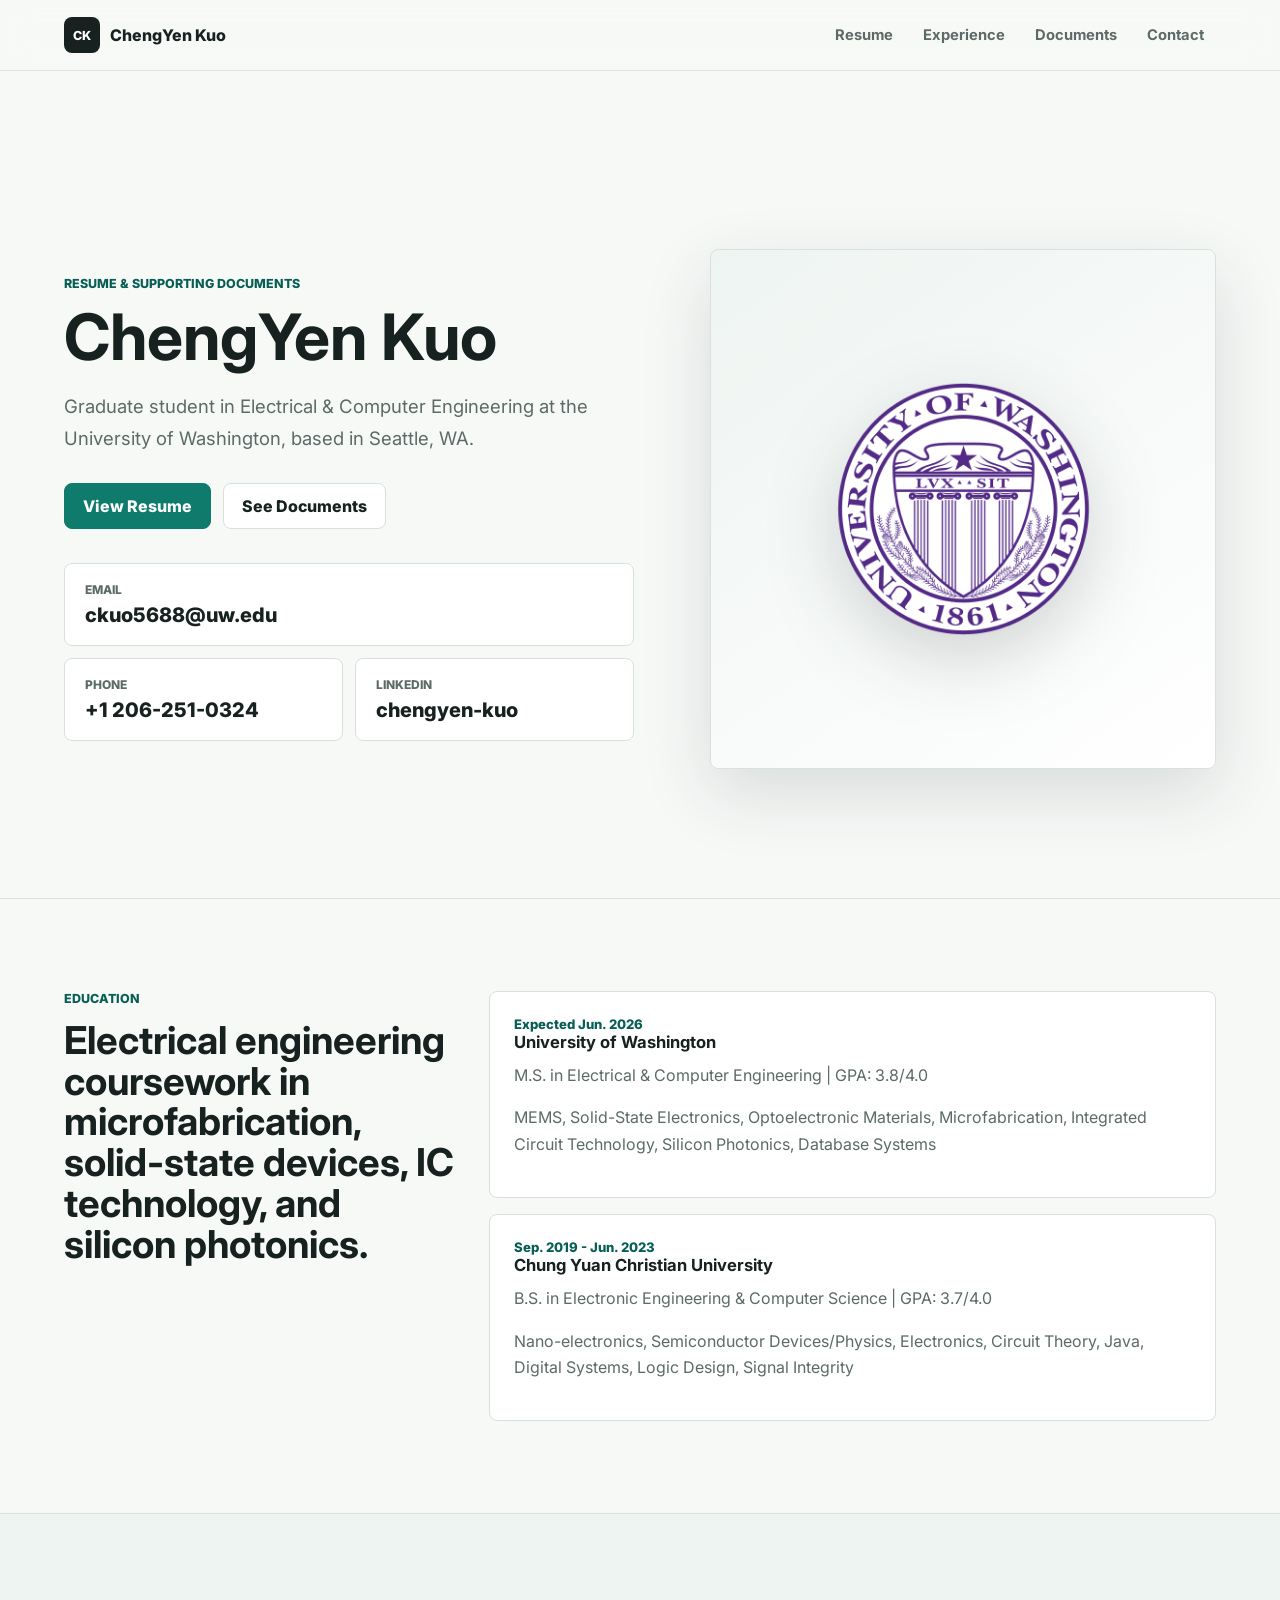
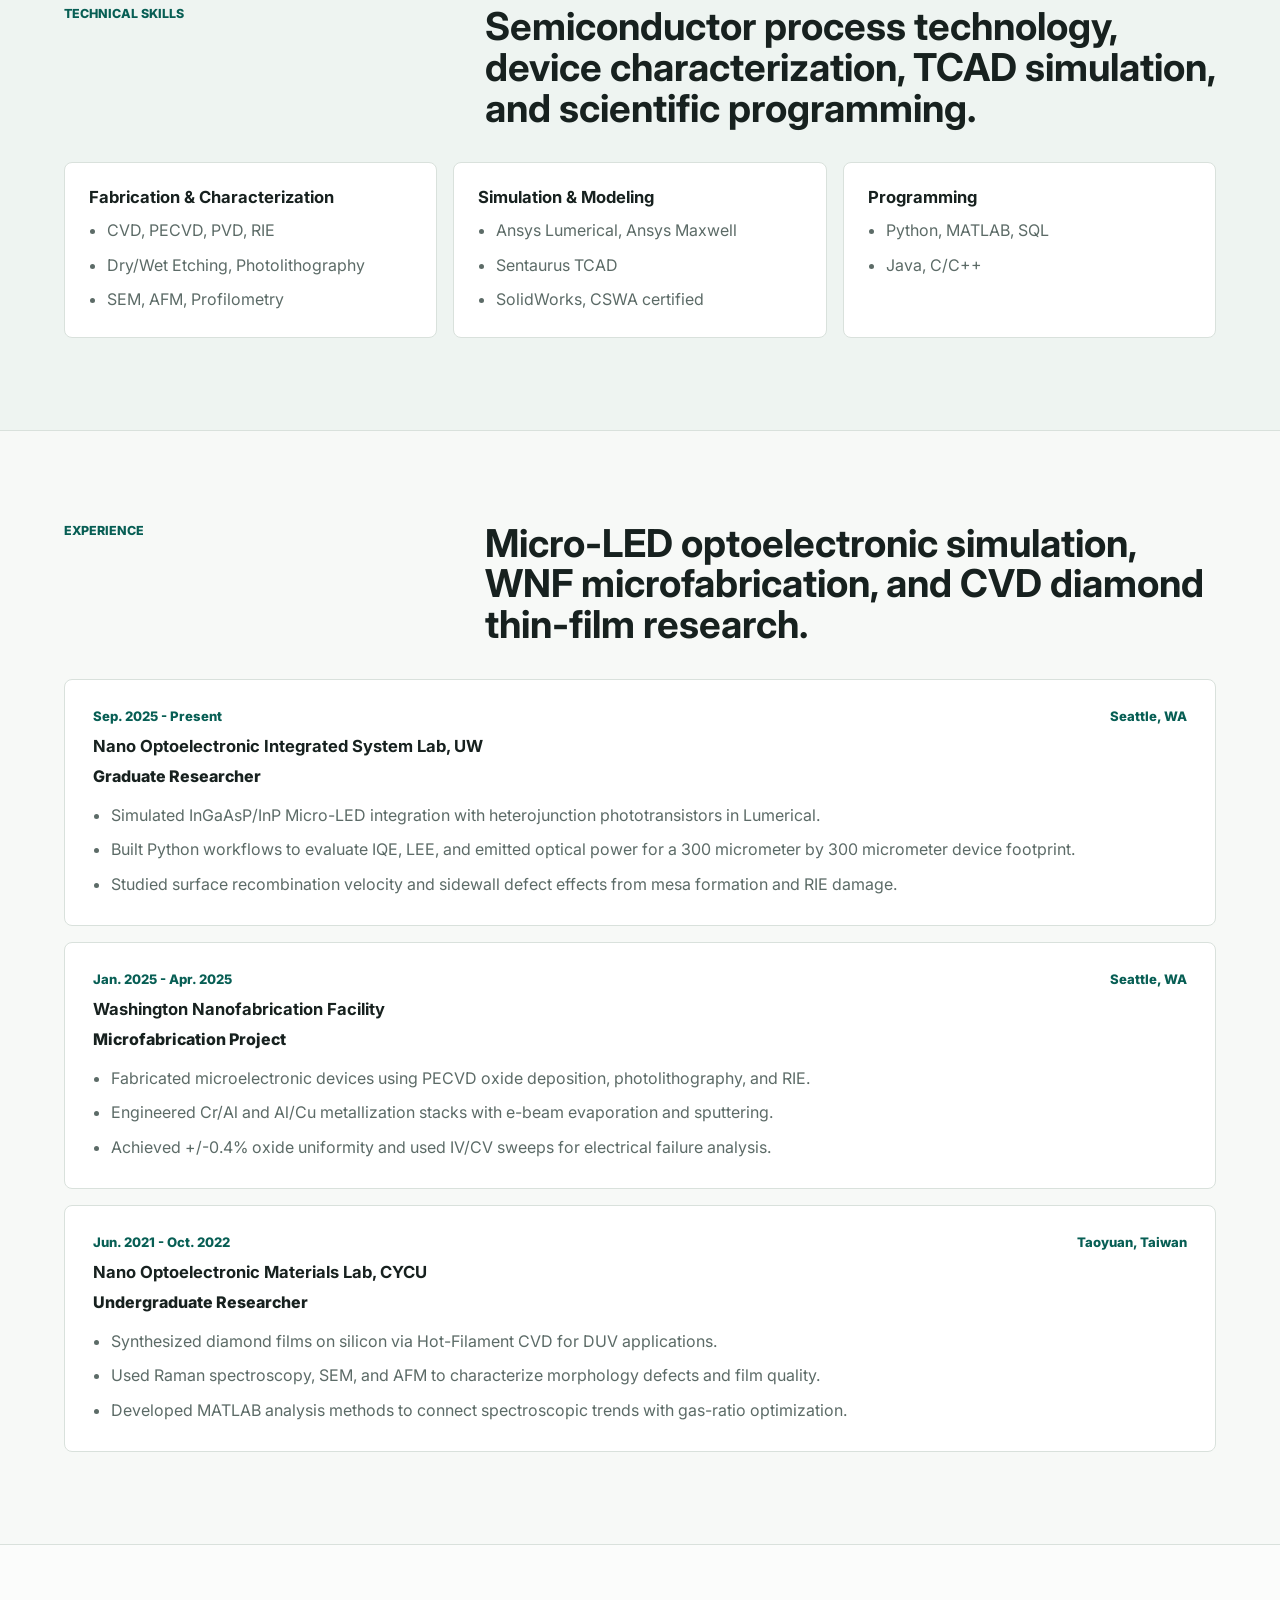
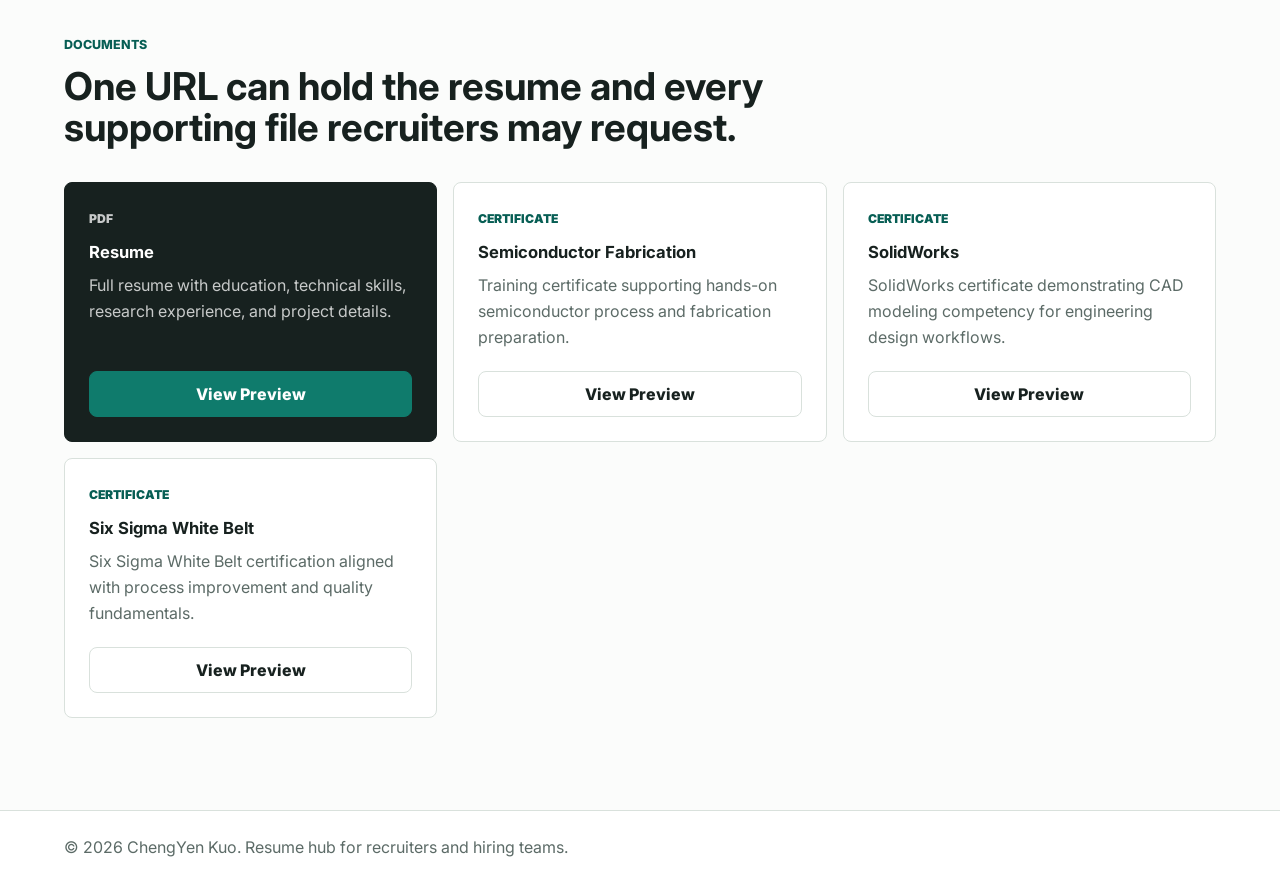
==== index.html @ d5a38b42 "Add files via upload" ====
<!doctype html>
<html lang="en">
  <head>
    <meta charset="UTF-8" />
    <meta name="viewport" content="width=device-width, initial-scale=1.0" />
    <meta
      name="description"
      content="Resume hub for ChengYen Kuo, an Electrical and Computer Engineering graduate student focused on semiconductor fabrication, device characterization, and advanced TCAD modeling."
    />
    <title>ChengYen Kuo | Semiconductor Engineering Portfolio</title>
    <link rel="preconnect" href="https://fonts.googleapis.com" />
    <link rel="preconnect" href="https://fonts.gstatic.com" crossorigin />
    <link
      href="https://fonts.googleapis.com/css2?family=Inter:wght@400;500;600;700;800&display=swap"
      rel="stylesheet"
    />
    <link rel="stylesheet" href="styles.css" />
  </head>
  <body>
    <header class="site-header">
      <a class="brand" href="#top" aria-label="ChengYen Kuo home">
        <span class="brand-mark">CK</span>
        <span>ChengYen Kuo</span>
      </a>
      <nav class="nav" aria-label="Primary navigation">
        <a href="#education">Resume</a>
        <a href="#experience">Experience</a>
        <a href="#documents">Documents</a>
        <a href="#top">Contact</a>
      </nav>
    </header>

    <main id="top">
      <section class="hero">
        <div class="hero-copy">
          <p class="eyebrow">Resume & Supporting Documents</p>
          <h1>ChengYen Kuo</h1>
          <p class="hero-text">
            Graduate student in Electrical & Computer Engineering at the University of Washington,
            based in Seattle, WA.
          </p>
          <div class="hero-actions">
            <a class="button primary" href="documents.html#resume" target="_blank" rel="noreferrer">
              View Resume
            </a>
            <a class="button secondary" href="#documents">See Documents</a>
          </div>
          <dl class="quick-facts" aria-label="Quick facts">
            <div>
              <dt>Email</dt>
              <dd><a href="mailto:ckuo5688@uw.edu">ckuo5688@uw.edu</a></dd>
            </div>
            <div>
              <dt>Phone</dt>
              <dd><a href="tel:+12062510324">+1 206-251-0324</a></dd>
            </div>
            <div>
              <dt>LinkedIn</dt>
              <dd>
                <a href="https://www.linkedin.com/in/chengyen-kuo" target="_blank" rel="noreferrer">
                  chengyen-kuo
                </a>
              </dd>
            </div>
          </dl>
        </div>

        <div class="hero-visual" aria-label="University of Washington seal">
          <img
            class="wafer-photo"
            src="assets/images/university-of-washington-seal.png"
            alt="University of Washington seal"
          />
        </div>
      </section>

      <section class="section two-column" id="education">
        <div class="section-heading compact">
          <p class="eyebrow">Education</p>
          <h2>Electrical engineering coursework in microfabrication, solid-state devices, IC technology, and silicon photonics.</h2>
        </div>
        <div class="timeline">
          <article class="timeline-item">
            <div class="timeline-meta">Expected Jun. 2026</div>
            <h3>University of Washington</h3>
            <p>M.S. in Electrical & Computer Engineering | GPA: 3.8/4.0</p>
            <p class="muted">
              MEMS, Solid-State Electronics, Optoelectronic Materials, Microfabrication,
              Integrated Circuit Technology, Silicon Photonics, Database Systems
            </p>
          </article>
          <article class="timeline-item">
            <div class="timeline-meta">Sep. 2019 - Jun. 2023</div>
            <h3>Chung Yuan Christian University</h3>
            <p>B.S. in Electronic Engineering & Computer Science | GPA: 3.7/4.0</p>
            <p class="muted">
              Nano-electronics, Semiconductor Devices/Physics, Electronics, Circuit Theory,
              Java, Digital Systems, Logic Design, Signal Integrity
            </p>
          </article>
        </div>
      </section>

      <section class="section skill-section" id="skills">
        <div class="section-heading">
          <p class="eyebrow">Technical Skills</p>
          <h2>Semiconductor process technology, device characterization, TCAD simulation, and scientific programming.</h2>
        </div>
        <div class="skill-grid">
          <article>
            <h3>Fabrication & Characterization</h3>
            <ul>
              <li>CVD, PECVD, PVD, RIE</li>
              <li>Dry/Wet Etching, Photolithography</li>
              <li>SEM, AFM, Profilometry</li>
            </ul>
          </article>
          <article>
            <h3>Simulation & Modeling</h3>
            <ul>
              <li>Ansys Lumerical, Ansys Maxwell</li>
              <li>Sentaurus TCAD</li>
              <li>SolidWorks, CSWA certified</li>
            </ul>
          </article>
          <article>
            <h3>Programming</h3>
            <ul>
              <li>Python, MATLAB, SQL</li>
              <li>Java, C/C++</li>
            </ul>
          </article>
        </div>
      </section>

      <section class="section" id="experience">
        <div class="section-heading">
          <p class="eyebrow">Experience</p>
          <h2>Micro-LED optoelectronic simulation, WNF microfabrication, and CVD diamond thin-film research.</h2>
        </div>
        <div class="experience-list">
          <article class="experience-card">
            <div class="experience-topline">
              <span>Sep. 2025 - Present</span>
              <span>Seattle, WA</span>
            </div>
            <h3>Nano Optoelectronic Integrated System Lab, UW</h3>
            <p class="role">Graduate Researcher</p>
            <ul>
              <li>
                Simulated InGaAsP/InP Micro-LED integration with heterojunction phototransistors in Lumerical.
              </li>
              <li>
                Built Python workflows to evaluate IQE, LEE, and emitted optical power for a
                300 micrometer by 300 micrometer device footprint.
              </li>
              <li>
                Studied surface recombination velocity and sidewall defect effects from mesa formation and RIE damage.
              </li>
            </ul>
          </article>

          <article class="experience-card">
            <div class="experience-topline">
              <span>Jan. 2025 - Apr. 2025</span>
              <span>Seattle, WA</span>
            </div>
            <h3>Washington Nanofabrication Facility</h3>
            <p class="role">Microfabrication Project</p>
            <ul>
              <li>
                Fabricated microelectronic devices using PECVD oxide deposition, photolithography, and RIE.
              </li>
              <li>
                Engineered Cr/Al and Al/Cu metallization stacks with e-beam evaporation and sputtering.
              </li>
              <li>
                Achieved +/-0.4% oxide uniformity and used IV/CV sweeps for electrical failure analysis.
              </li>
            </ul>
          </article>

          <article class="experience-card">
            <div class="experience-topline">
              <span>Jun. 2021 - Oct. 2022</span>
              <span>Taoyuan, Taiwan</span>
            </div>
            <h3>Nano Optoelectronic Materials Lab, CYCU</h3>
            <p class="role">Undergraduate Researcher</p>
            <ul>
              <li>
                Synthesized diamond films on silicon via Hot-Filament CVD for DUV applications.
              </li>
              <li>
                Used Raman spectroscopy, SEM, and AFM to characterize morphology defects and film quality.
              </li>
              <li>
                Developed MATLAB analysis methods to connect spectroscopic trends with gas-ratio optimization.
              </li>
            </ul>
          </article>
        </div>
      </section>

      <section class="section documents" id="documents">
        <div class="section-heading compact">
          <p class="eyebrow">Documents</p>
          <h2>One URL can hold the resume and every supporting file recruiters may request.</h2>
        </div>
        <div class="document-grid">
          <article class="document-card featured">
            <div>
              <span class="doc-type">PDF</span>
              <h3>Resume</h3>
              <p>Full resume with education, technical skills, research experience, and project details.</p>
            </div>
            <a class="button primary" href="documents.html#resume" target="_blank" rel="noreferrer">
              View Preview
            </a>
          </article>
          <article class="document-card">
            <div>
              <span class="doc-type">Certificate</span>
              <h3>Semiconductor Fabrication</h3>
              <p>Training certificate supporting hands-on semiconductor process and fabrication preparation.</p>
            </div>
            <a
              class="button secondary"
              href="documents.html#semiconductor-fabrication"
              target="_blank"
              rel="noreferrer"
            >
              View Preview
            </a>
          </article>
          <article class="document-card">
            <div>
              <span class="doc-type">Certificate</span>
              <h3>SolidWorks</h3>
              <p>SolidWorks certificate demonstrating CAD modeling competency for engineering design workflows.</p>
            </div>
            <a class="button secondary" href="documents.html#solidworks" target="_blank" rel="noreferrer">
              View Preview
            </a>
          </article>
          <article class="document-card">
            <div>
              <span class="doc-type">Certificate</span>
              <h3>Six Sigma White Belt</h3>
              <p>Six Sigma White Belt certification aligned with process improvement and quality fundamentals.</p>
            </div>
            <a
              class="button secondary"
              href="documents.html#six-sigma"
              target="_blank"
              rel="noreferrer"
            >
              View Preview
            </a>
          </article>
        </div>
      </section>

    </main>

    <footer>
      <p>© <span id="year"></span> ChengYen Kuo. Resume hub for recruiters and hiring teams.</p>
    </footer>

    <script src="script.js"></script>
  </body>
</html>
---- styles.css ----
:root {
  color-scheme: light;
  --ink: #17211f;
  --muted: #5c6b67;
  --line: #d9e1dc;
  --surface: #f7f9f7;
  --paper: #ffffff;
  --accent: #0f7b6c;
  --accent-strong: #075e54;
  --gold: #c88a2e;
  --blue: #385b8f;
  --shadow: 0 24px 70px rgba(28, 46, 42, 0.14);
}

* {
  box-sizing: border-box;
}

html {
  scroll-behavior: smooth;
}

body {
  margin: 0;
  font-family: Inter, system-ui, -apple-system, BlinkMacSystemFont, "Segoe UI", sans-serif;
  color: var(--ink);
  background: var(--surface);
}

a {
  color: inherit;
}

.site-header {
  position: sticky;
  top: 0;
  z-index: 10;
  display: flex;
  align-items: center;
  justify-content: space-between;
  gap: 24px;
  padding: 16px clamp(20px, 5vw, 72px);
  background: rgba(247, 249, 247, 0.88);
  border-bottom: 1px solid rgba(217, 225, 220, 0.82);
  backdrop-filter: blur(16px);
}

.brand {
  display: inline-flex;
  align-items: center;
  gap: 10px;
  font-weight: 800;
  text-decoration: none;
}

.brand-mark {
  display: grid;
  width: 36px;
  height: 36px;
  place-items: center;
  color: #ffffff;
  background: var(--ink);
  border-radius: 8px;
  font-size: 0.78rem;
}

.nav {
  display: flex;
  align-items: center;
  gap: 6px;
}

.nav a {
  padding: 10px 12px;
  color: var(--muted);
  font-size: 0.92rem;
  font-weight: 700;
  text-decoration: none;
  border-radius: 7px;
}

.nav a:hover {
  color: var(--ink);
  background: #eaf0ed;
}

.hero {
  display: grid;
  grid-template-columns: minmax(0, 1.06fr) minmax(320px, 0.94fr);
  gap: clamp(34px, 6vw, 76px);
  align-items: center;
  min-height: calc(100vh - 72px);
  padding: clamp(56px, 8vw, 92px) clamp(20px, 5vw, 72px) 44px;
  border-bottom: 1px solid var(--line);
}

.eyebrow {
  margin: 0 0 14px;
  color: var(--accent-strong);
  font-size: 0.78rem;
  font-weight: 800;
  letter-spacing: 0;
  text-transform: uppercase;
}

h1,
h2,
h3,
p {
  margin-top: 0;
}

h1 {
  max-width: 900px;
  margin-bottom: 22px;
  font-size: clamp(2.45rem, 5vw, 4.7rem);
  line-height: 1;
  letter-spacing: 0;
}

h2 {
  margin-bottom: 0;
  font-size: clamp(1.65rem, 3vw, 3rem);
  line-height: 1.06;
  letter-spacing: 0;
}

h3 {
  margin-bottom: 10px;
  font-size: 1.04rem;
}

.hero-text {
  max-width: 760px;
  color: var(--muted);
  font-size: clamp(1rem, 1.45vw, 1.22rem);
  line-height: 1.7;
}

.hero-actions,
.contact-links {
  display: flex;
  flex-wrap: wrap;
  gap: 12px;
  margin-top: 28px;
}

.button {
  display: inline-flex;
  min-height: 46px;
  align-items: center;
  justify-content: center;
  padding: 12px 18px;
  font-weight: 800;
  text-decoration: none;
  border: 1px solid var(--line);
  border-radius: 8px;
}

.button.primary {
  color: #ffffff;
  background: var(--accent);
  border-color: var(--accent);
}

.button.primary:hover {
  background: var(--accent-strong);
}

.button.secondary {
  background: #ffffff;
}

.quick-facts {
  display: grid;
  grid-template-columns: repeat(2, minmax(0, 1fr));
  gap: 12px;
  max-width: 760px;
  margin: 34px 0 0;
}

.quick-facts div {
  min-width: 0;
  padding: 18px 20px;
  background: #ffffff;
  border: 1px solid var(--line);
  border-radius: 8px;
}

.quick-facts div:first-child {
  grid-column: 1 / -1;
}

.quick-facts dt {
  color: var(--muted);
  font-size: 0.75rem;
  font-weight: 800;
  text-transform: uppercase;
}

.quick-facts dd {
  margin: 6px 0 0;
  font-size: clamp(1.08rem, 1.8vw, 1.25rem);
  font-weight: 800;
  line-height: 1.2;
  white-space: nowrap;
}

.quick-facts a {
  display: inline-block;
  max-width: 100%;
  overflow-wrap: normal;
  text-decoration: none;
}

.quick-facts a:hover {
  color: var(--accent-strong);
}

.hero-visual {
  display: grid;
  min-height: 520px;
  place-items: center;
  overflow: hidden;
  background: linear-gradient(145deg, #eef4f1, #ffffff);
  border: 1px solid var(--line);
  border-radius: 8px;
  box-shadow: var(--shadow);
}

.wafer-photo {
  display: block;
  width: min(92%, 560px);
  height: auto;
  object-fit: contain;
  filter: drop-shadow(0 24px 36px rgba(23, 33, 31, 0.18));
}

.section {
  padding: clamp(56px, 8vw, 92px) clamp(20px, 5vw, 72px);
  border-bottom: 1px solid var(--line);
}

.section-heading {
  display: grid;
  grid-template-columns: minmax(180px, 0.35fr) minmax(0, 0.65fr);
  gap: 28px;
  margin-bottom: 34px;
}

.section-heading.compact {
  display: block;
  max-width: 840px;
}

.summary-grid,
.skill-grid,
.document-grid {
  display: grid;
  grid-template-columns: repeat(3, minmax(0, 1fr));
  gap: 16px;
}

.summary-grid article,
.skill-grid article,
.document-card,
.experience-card,
.timeline-item {
  background: var(--paper);
  border: 1px solid var(--line);
  border-radius: 8px;
}

.summary-grid article,
.skill-grid article,
.document-card {
  padding: 24px;
}

.summary-grid p,
.skill-grid li,
.document-card p,
.timeline-item p,
.experience-card li {
  color: var(--muted);
  line-height: 1.65;
}

.two-column {
  display: grid;
  grid-template-columns: minmax(260px, 0.35fr) minmax(0, 0.65fr);
  gap: 34px;
}

.timeline {
  display: grid;
  gap: 16px;
}

.timeline-item {
  padding: 24px;
}

.timeline-meta,
.experience-topline {
  color: var(--accent-strong);
  font-size: 0.82rem;
  font-weight: 800;
}

.muted {
  color: var(--muted);
}

.skill-section {
  background: #eef4f1;
}

.skill-grid ul,
.experience-card ul {
  margin: 0;
  padding-left: 18px;
}

.skill-grid li + li,
.experience-card li + li {
  margin-top: 8px;
}

.experience-list {
  display: grid;
  gap: 16px;
}

.experience-card {
  padding: 28px;
}

.experience-topline {
  display: flex;
  justify-content: space-between;
  gap: 16px;
  margin-bottom: 12px;
}

.role {
  color: var(--ink);
  font-weight: 800;
}

.documents {
  background: #fbfcfb;
}

.document-card {
  display: flex;
  min-height: 260px;
  flex-direction: column;
  justify-content: space-between;
}

.document-card.featured {
  color: #ffffff;
  background: var(--ink);
  border-color: var(--ink);
}

.document-card.featured p,
.document-card.featured .doc-type {
  color: rgba(255, 255, 255, 0.76);
}

.document-card.empty {
  border-style: dashed;
}

.doc-type {
  display: inline-flex;
  margin-bottom: 16px;
  color: var(--accent-strong);
  font-size: 0.76rem;
  font-weight: 900;
  text-transform: uppercase;
}

.contact {
  display: flex;
  align-items: center;
  justify-content: space-between;
  gap: 28px;
  background: var(--ink);
  color: #ffffff;
}

.contact .eyebrow,
.contact h2 {
  color: #ffffff;
}

.contact-links {
  margin-top: 0;
}

.contact-links a {
  padding: 13px 16px;
  color: #ffffff;
  font-weight: 800;
  text-decoration: none;
  border: 1px solid rgba(255, 255, 255, 0.24);
  border-radius: 8px;
}

.contact-links a:hover {
  background: rgba(255, 255, 255, 0.1);
}

footer {
  padding: 26px clamp(20px, 5vw, 72px);
  color: var(--muted);
  background: #ffffff;
}

footer p {
  margin: 0;
}

.document-page-hero {
  padding: clamp(54px, 8vw, 88px) clamp(20px, 5vw, 72px) 34px;
  border-bottom: 1px solid var(--line);
}

.document-page-hero h1 {
  margin-bottom: 18px;
}

.document-page-hero p:not(.eyebrow) {
  max-width: 780px;
  color: var(--muted);
  font-size: 1.08rem;
  line-height: 1.65;
}

.preview-stack {
  display: grid;
  gap: 28px;
  padding: 34px clamp(20px, 5vw, 72px) clamp(56px, 8vw, 92px);
}

.preview-panel {
  overflow: hidden;
  background: #ffffff;
  border: 1px solid var(--line);
  border-radius: 8px;
}

.preview-heading {
  display: flex;
  align-items: center;
  justify-content: space-between;
  gap: 18px;
  padding: 22px;
  border-bottom: 1px solid var(--line);
}

.preview-heading h2 {
  font-size: clamp(1.35rem, 2.4vw, 2.1rem);
}

.preview-panel img {
  display: block;
  width: min(100%, 1040px);
  height: auto;
  margin: 0 auto;
  background: #ffffff;
}

@media (max-width: 920px) {
  .site-header {
    align-items: flex-start;
    flex-direction: column;
  }

  .nav {
    width: 100%;
    overflow-x: auto;
  }

  .hero,
  .two-column,
  .section-heading,
  .contact {
    grid-template-columns: 1fr;
  }

  .hero {
    min-height: auto;
  }

  .hero-visual {
    min-height: 430px;
  }

  .summary-grid,
  .skill-grid,
  .document-grid {
    grid-template-columns: 1fr;
  }

  .contact {
    display: grid;
  }

  .preview-heading {
    align-items: flex-start;
    flex-direction: column;
  }
}

@media (max-width: 640px) {
  .site-header {
    padding: 14px 16px;
  }

  .hero,
  .section {
    padding-right: 16px;
    padding-left: 16px;
  }

  h1 {
    font-size: 2.45rem;
  }

  .quick-facts {
    grid-template-columns: 1fr;
  }

  .quick-facts div:first-child {
    grid-column: auto;
  }

  .hero-visual {
    min-height: 360px;
  }

  .wafer-photo {
    width: min(92%, 360px);
  }

  .experience-topline {
    flex-direction: column;
    gap: 4px;
  }
}
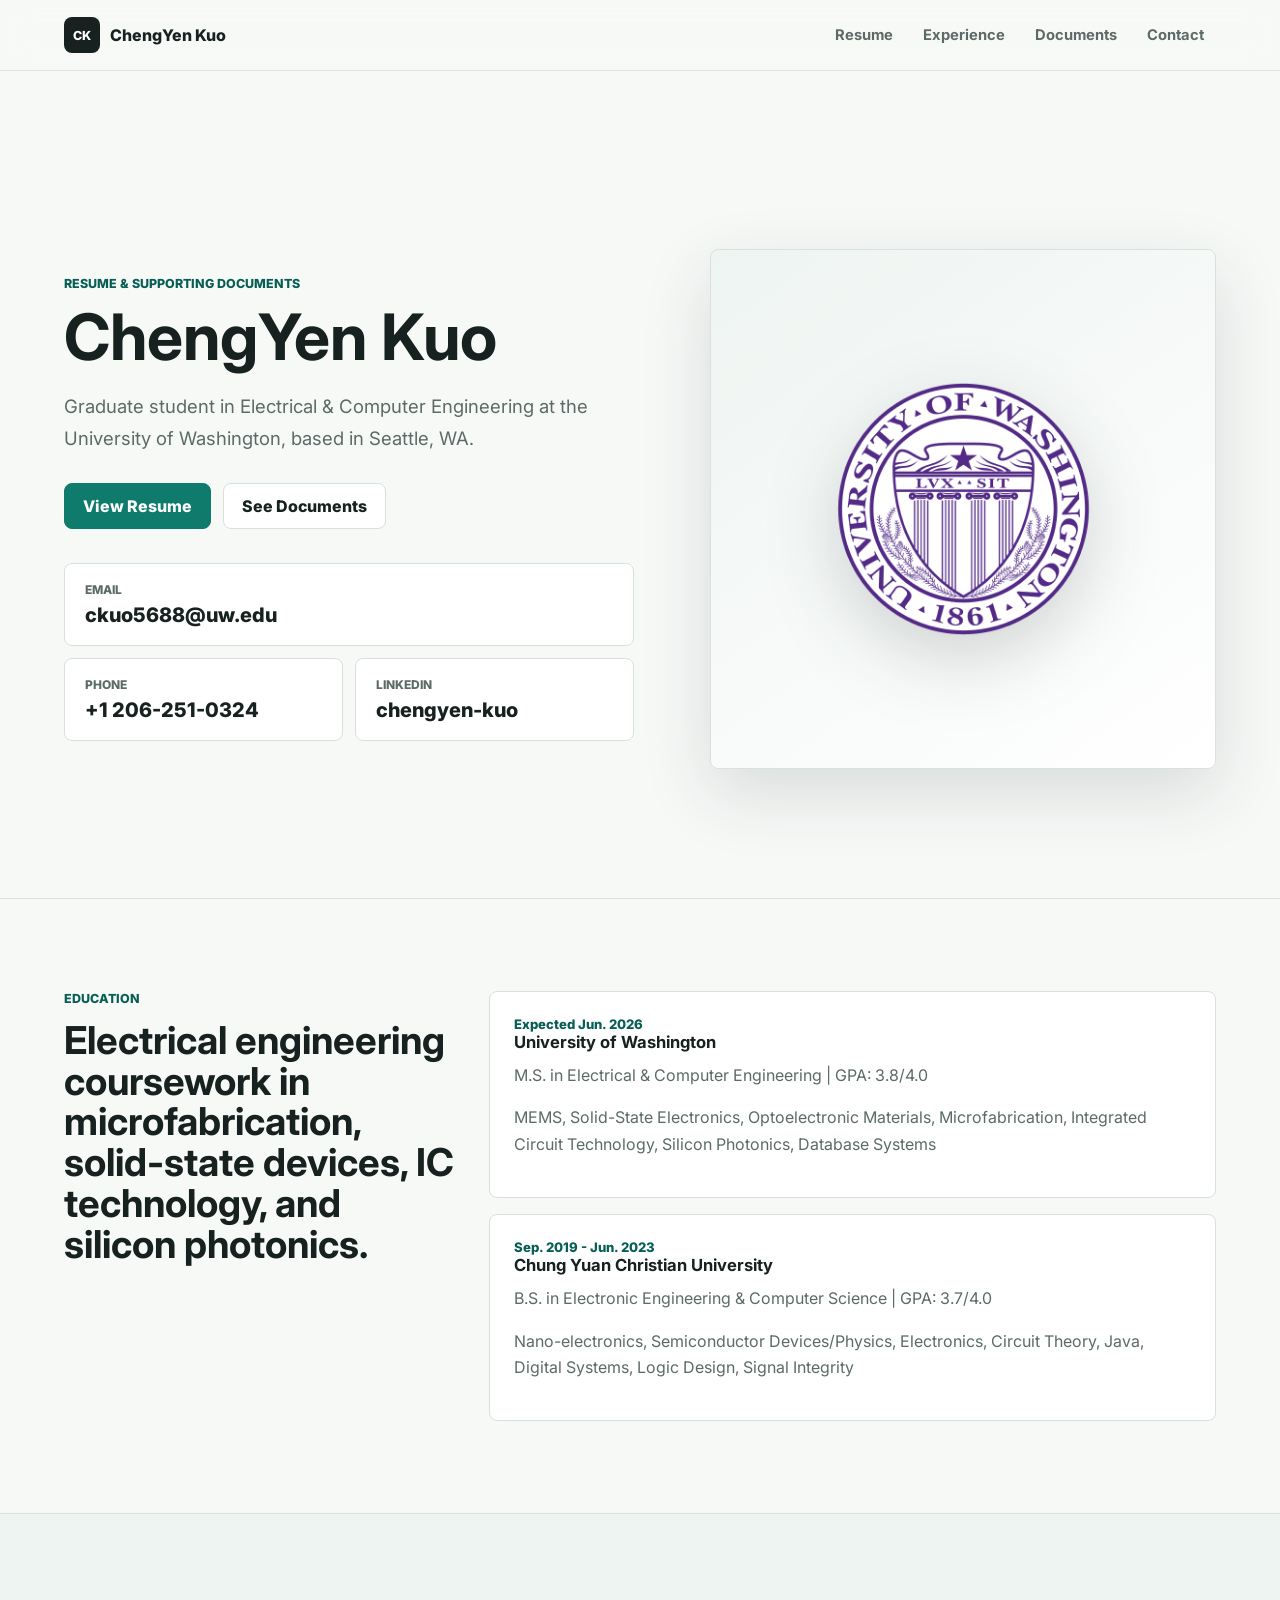
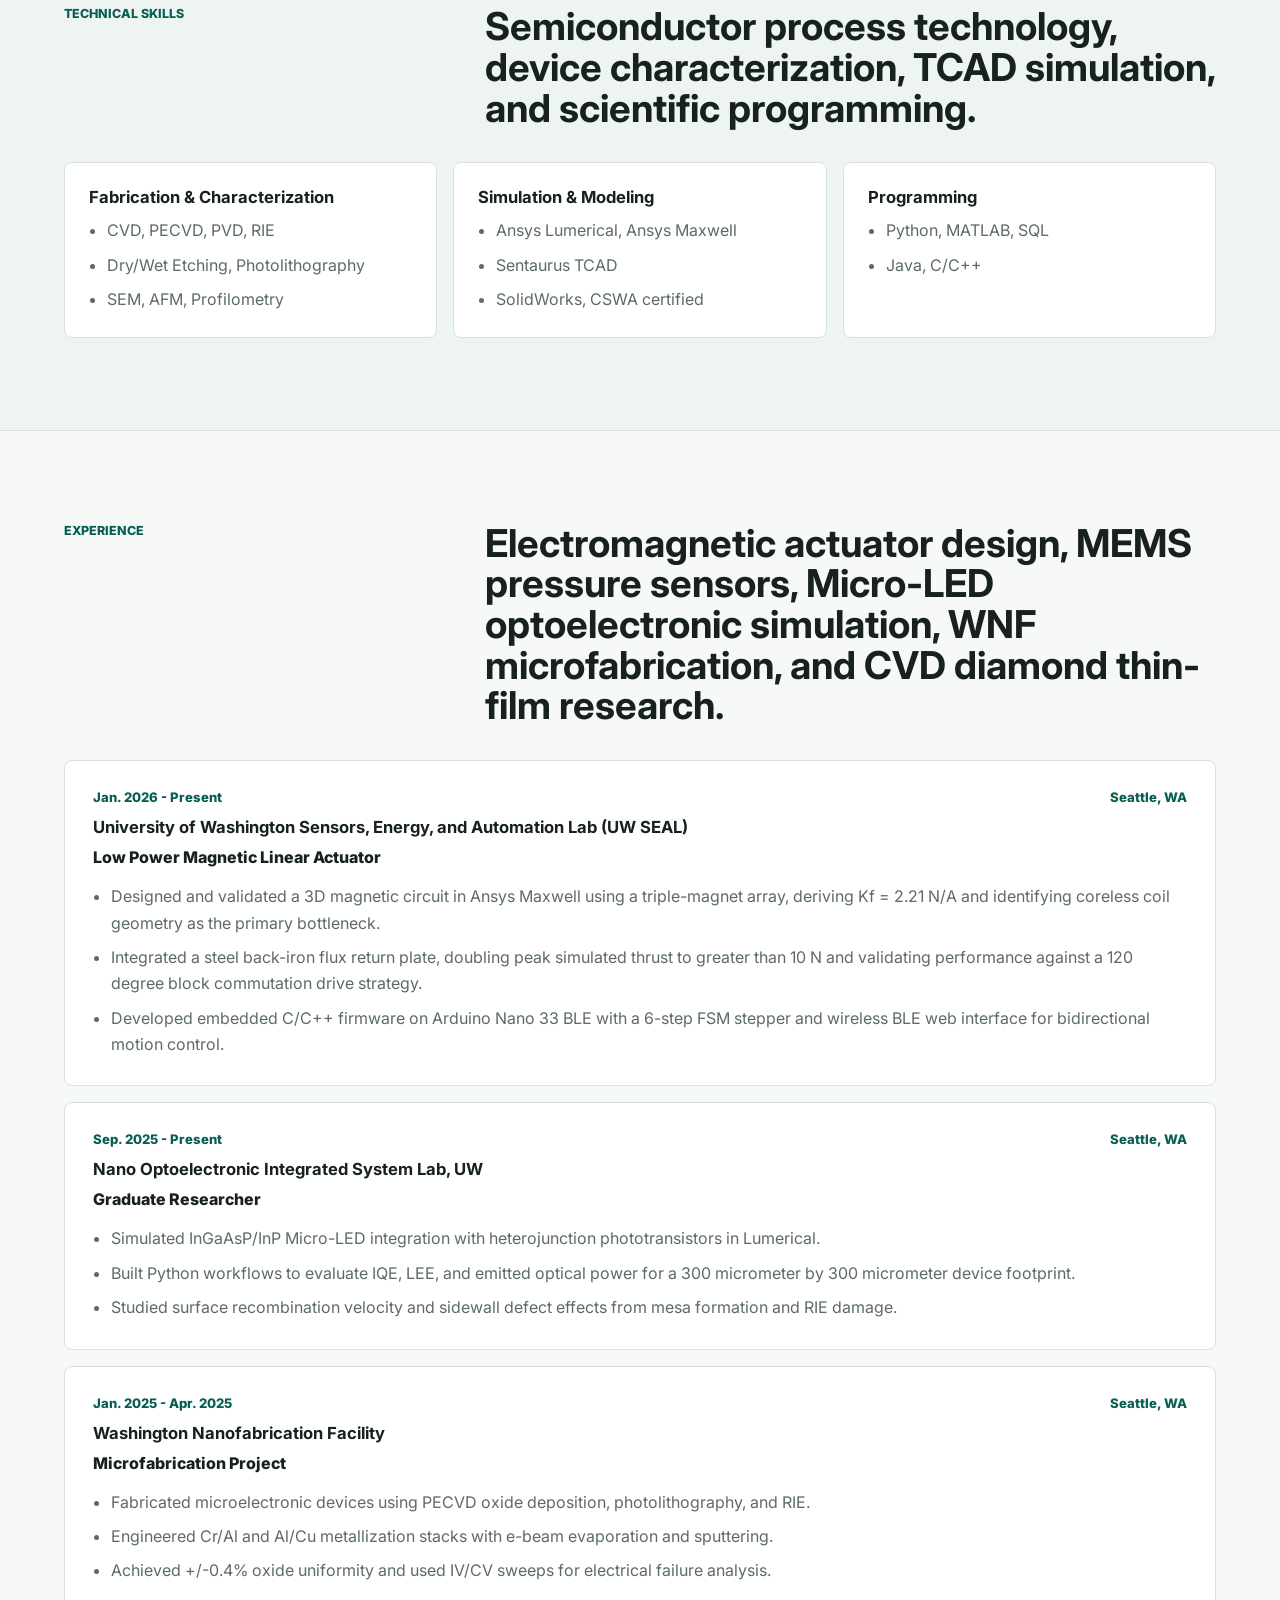
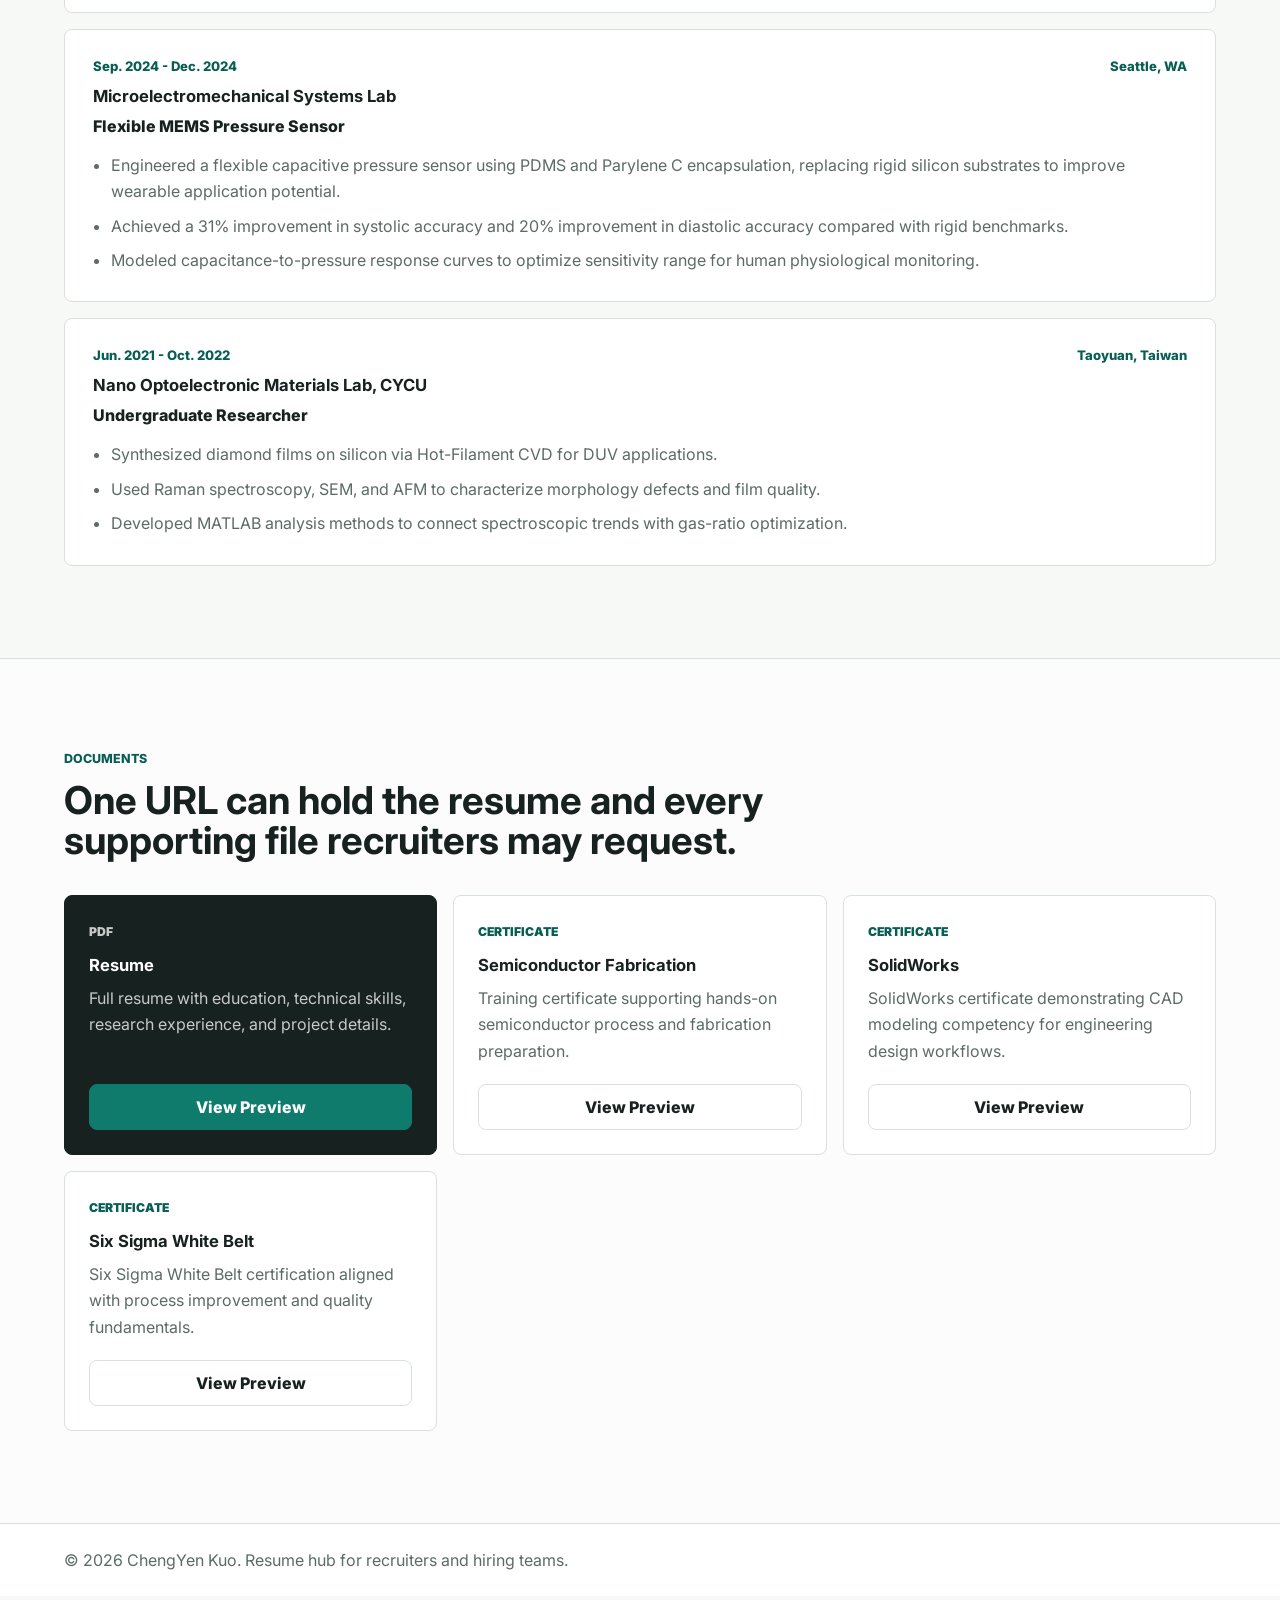
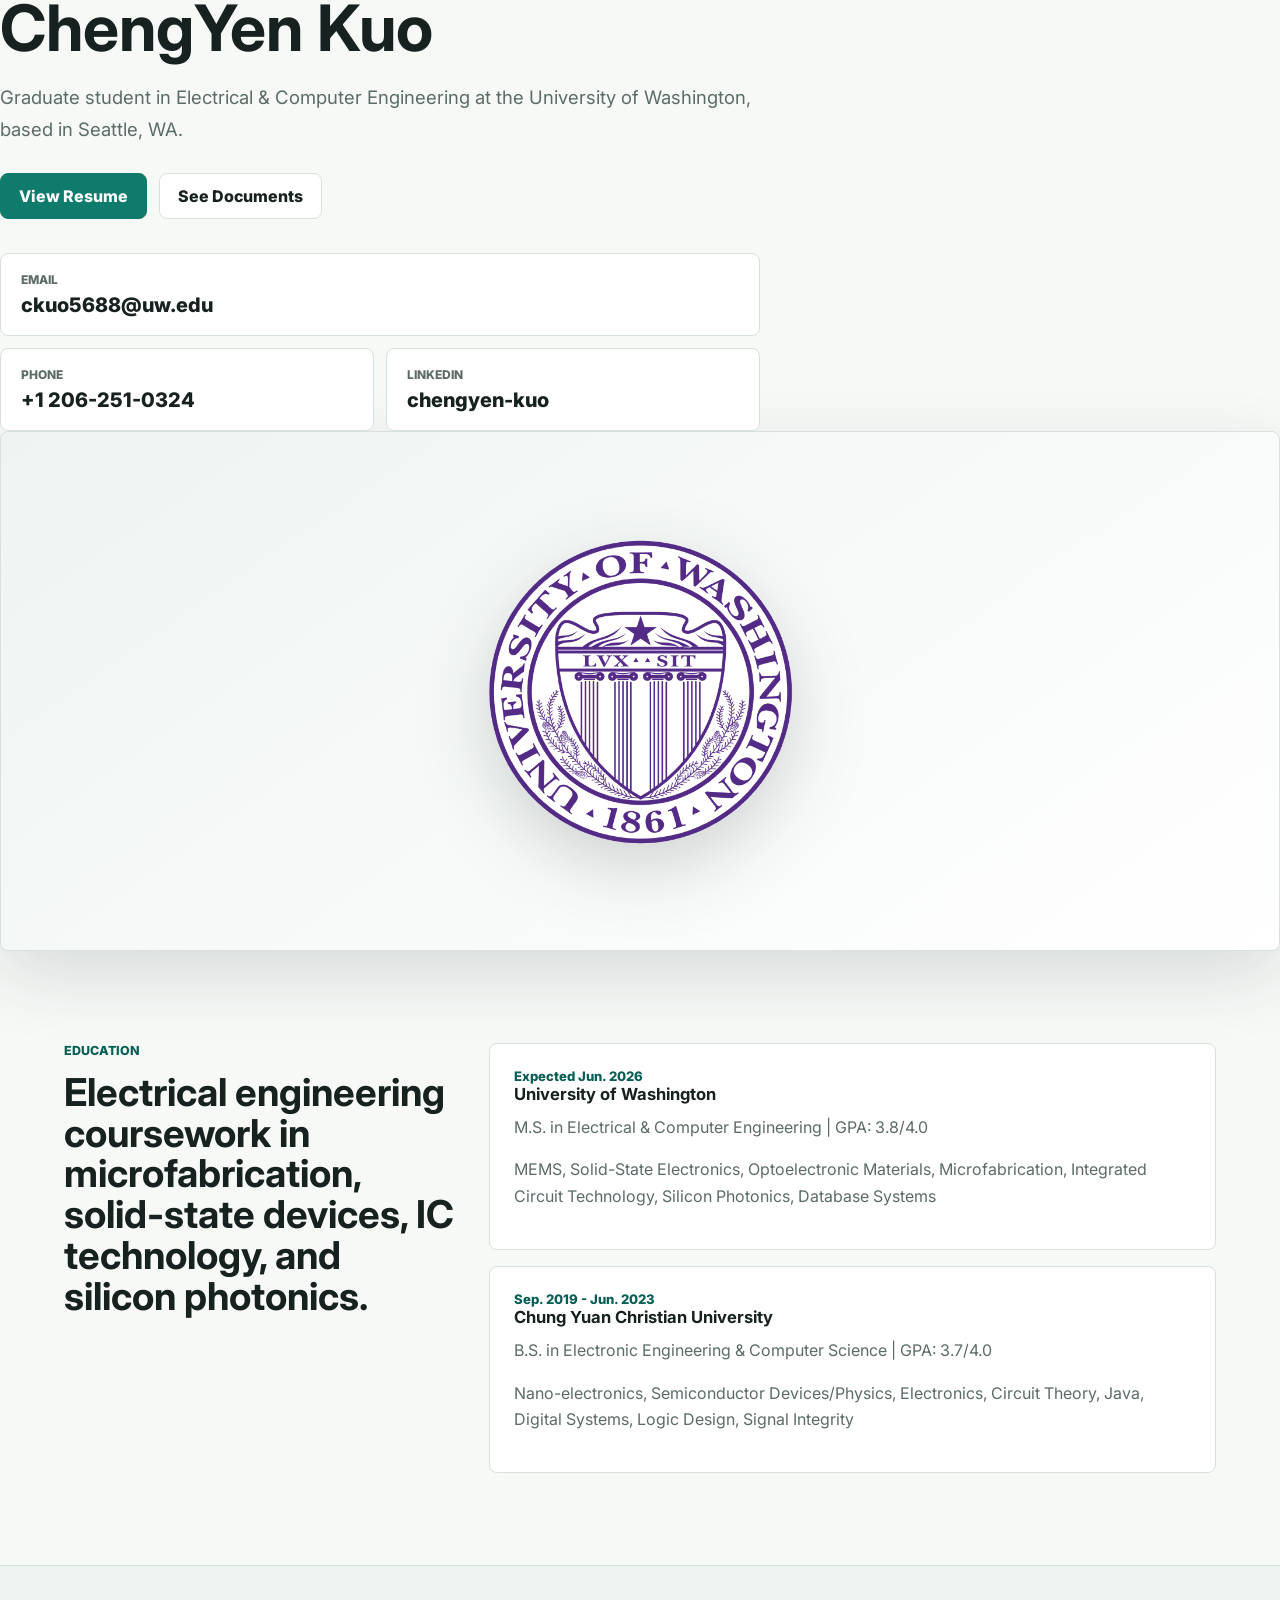
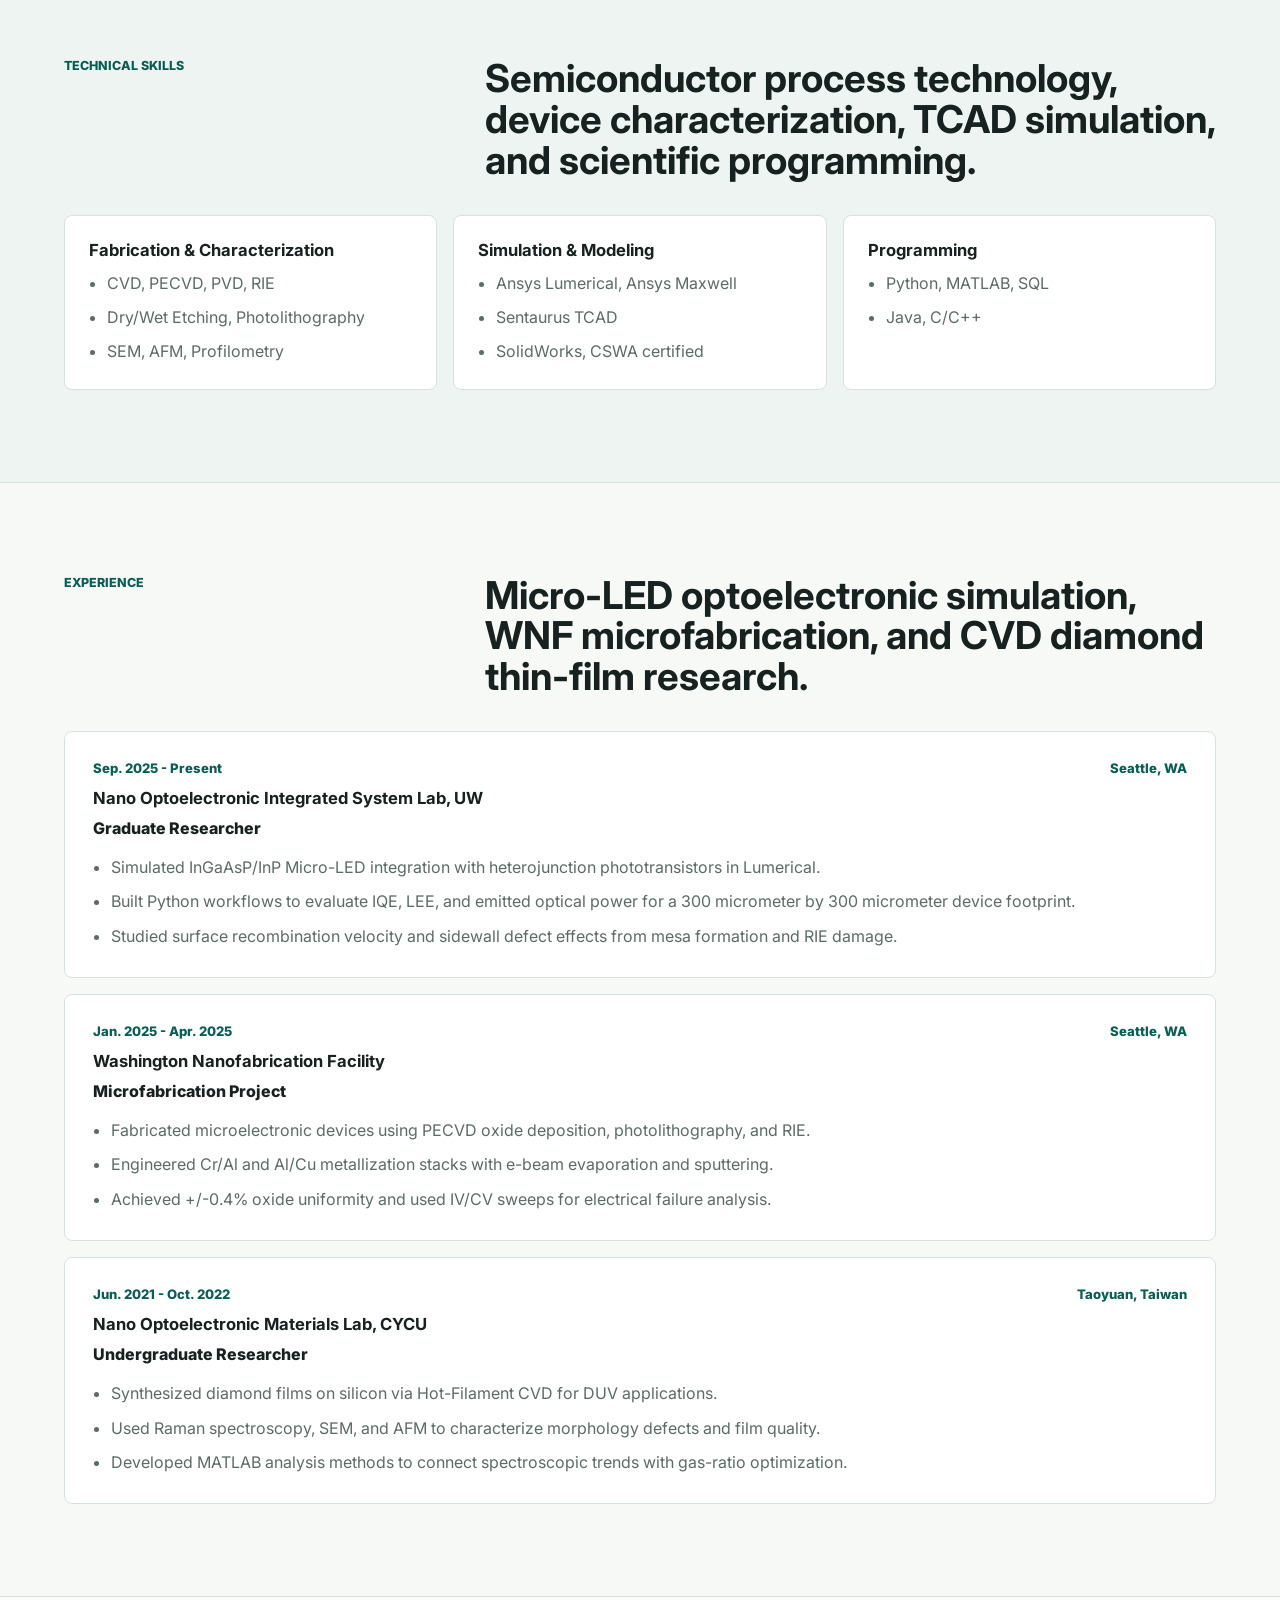
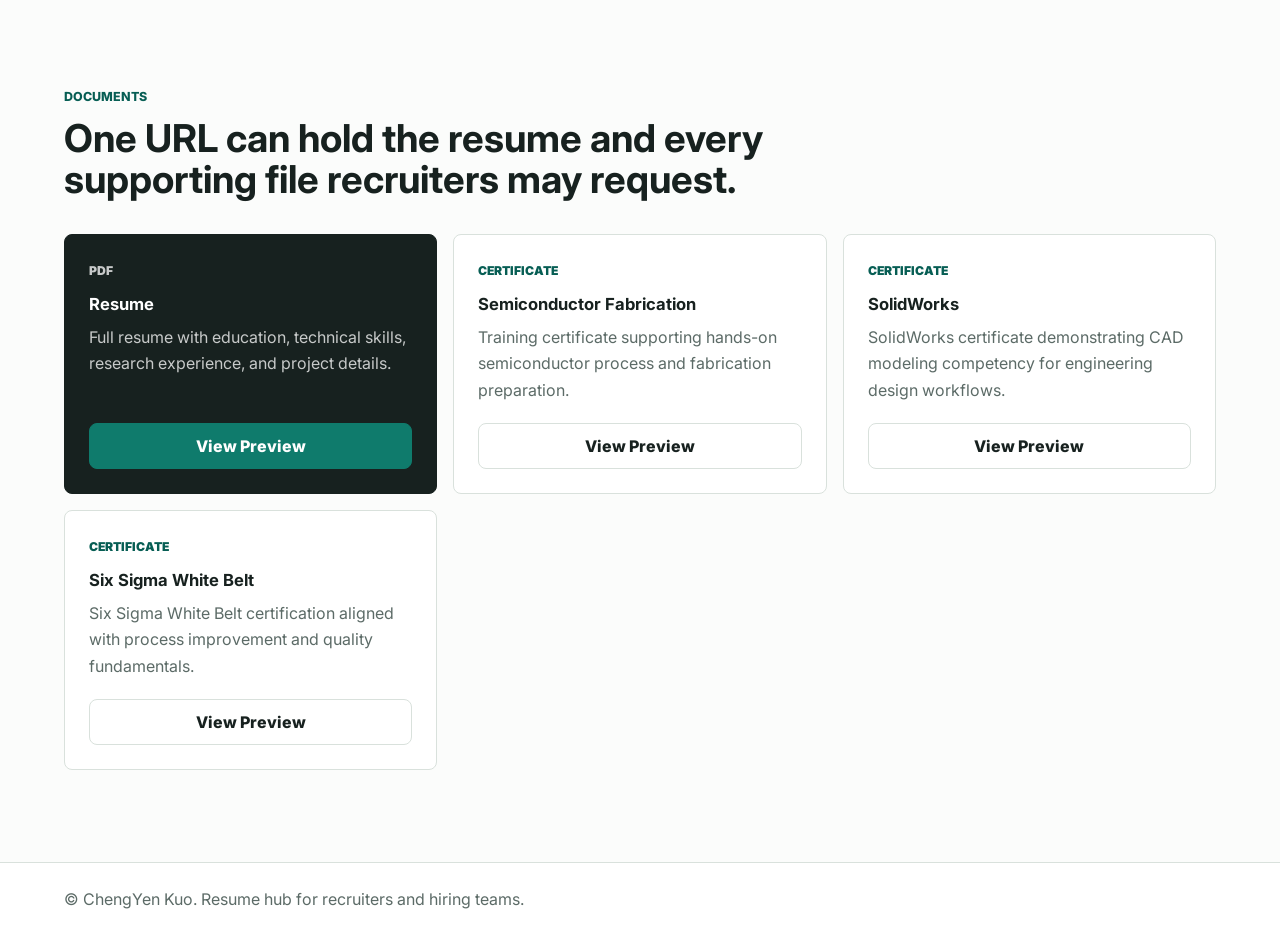
==== commit ce208d2f: "Update experience section" ====
--- a/index.html
+++ b/index.html
@@ -136,9 +136,32 @@
       <section class="section" id="experience">
         <div class="section-heading">
           <p class="eyebrow">Experience</p>
-          <h2>Micro-LED optoelectronic simulation, WNF microfabrication, and CVD diamond thin-film research.</h2>
+          <h2>Electromagnetic actuator design, MEMS pressure sensors, Micro-LED optoelectronic simulation, WNF microfabrication, and CVD diamond thin-film research.</h2>
         </div>
         <div class="experience-list">
+          <article class="experience-card">
+            <div class="experience-topline">
+              <span>Jan. 2026 - Present</span>
+              <span>Seattle, WA</span>
+            </div>
+            <h3>University of Washington Sensors, Energy, and Automation Lab (UW SEAL)</h3>
+            <p class="role">Low Power Magnetic Linear Actuator</p>
+            <ul>
+              <li>
+                Designed and validated a 3D magnetic circuit in Ansys Maxwell using a triple-magnet array,
+                deriving Kf = 2.21 N/A and identifying coreless coil geometry as the primary bottleneck.
+              </li>
+              <li>
+                Integrated a steel back-iron flux return plate, doubling peak simulated thrust to greater
+                than 10 N and validating performance against a 120 degree block commutation drive strategy.
+              </li>
+              <li>
+                Developed embedded C/C++ firmware on Arduino Nano 33 BLE with a 6-step FSM stepper and
+                wireless BLE web interface for bidirectional motion control.
+              </li>
+            </ul>
+          </article>
+
           <article class="experience-card">
             <div class="experience-topline">
               <span>Sep. 2025 - Present</span>
@@ -176,6 +199,29 @@
               </li>
               <li>
                 Achieved +/-0.4% oxide uniformity and used IV/CV sweeps for electrical failure analysis.
+              </li>
+            </ul>
+          </article>
+
+          <article class="experience-card">
+            <div class="experience-topline">
+              <span>Sep. 2024 - Dec. 2024</span>
+              <span>Seattle, WA</span>
+            </div>
+            <h3>Microelectromechanical Systems Lab</h3>
+            <p class="role">Flexible MEMS Pressure Sensor</p>
+            <ul>
+              <li>
+                Engineered a flexible capacitive pressure sensor using PDMS and Parylene C encapsulation,
+                replacing rigid silicon substrates to improve wearable application potential.
+              </li>
+              <li>
+                Achieved a 31% improvement in systolic accuracy and 20% improvement in diastolic accuracy
+                compared with rigid benchmarks.
+              </li>
+              <li>
+                Modeled capacitance-to-pressure response curves to optimize sensitivity range for human
+                physiological monitoring.
               </li>
             </ul>
           </article>
@@ -270,3 +316,239 @@
     <script src="script.js"></script>
   </body>
 </html>
+          <h1>ChengYen Kuo</h1>
+          <p class="hero-text">
+            Graduate student in Electrical & Computer Engineering at the University of Washington,
+            based in Seattle, WA.
+          </p>
+          <div class="hero-actions">
+            <a class="button primary" href="documents.html#resume" target="_blank" rel="noreferrer">
+              View Resume
+            </a>
+            <a class="button secondary" href="#documents">See Documents</a>
+          </div>
+          <dl class="quick-facts" aria-label="Quick facts">
+            <div>
+              <dt>Email</dt>
+              <dd><a href="mailto:ckuo5688@uw.edu">ckuo5688@uw.edu</a></dd>
+            </div>
+            <div>
+              <dt>Phone</dt>
+              <dd><a href="tel:+12062510324">+1 206-251-0324</a></dd>
+            </div>
+            <div>
+              <dt>LinkedIn</dt>
+              <dd>
+                <a href="https://www.linkedin.com/in/chengyen-kuo" target="_blank" rel="noreferrer">
+                  chengyen-kuo
+                </a>
+              </dd>
+            </div>
+          </dl>
+        </div>
+
+        <div class="hero-visual" aria-label="University of Washington seal">
+          <img
+            class="wafer-photo"
+            src="assets/images/university-of-washington-seal.png"
+            alt="University of Washington seal"
+          />
+        </div>
+      </section>
+
+      <section class="section two-column" id="education">
+        <div class="section-heading compact">
+          <p class="eyebrow">Education</p>
+          <h2>Electrical engineering coursework in microfabrication, solid-state devices, IC technology, and silicon photonics.</h2>
+        </div>
+        <div class="timeline">
+          <article class="timeline-item">
+            <div class="timeline-meta">Expected Jun. 2026</div>
+            <h3>University of Washington</h3>
+            <p>M.S. in Electrical & Computer Engineering | GPA: 3.8/4.0</p>
+            <p class="muted">
+              MEMS, Solid-State Electronics, Optoelectronic Materials, Microfabrication,
+              Integrated Circuit Technology, Silicon Photonics, Database Systems
+            </p>
+          </article>
+          <article class="timeline-item">
+            <div class="timeline-meta">Sep. 2019 - Jun. 2023</div>
+            <h3>Chung Yuan Christian University</h3>
+            <p>B.S. in Electronic Engineering & Computer Science | GPA: 3.7/4.0</p>
+            <p class="muted">
+              Nano-electronics, Semiconductor Devices/Physics, Electronics, Circuit Theory,
+              Java, Digital Systems, Logic Design, Signal Integrity
+            </p>
+          </article>
+        </div>
+      </section>
+
+      <section class="section skill-section" id="skills">
+        <div class="section-heading">
+          <p class="eyebrow">Technical Skills</p>
+          <h2>Semiconductor process technology, device characterization, TCAD simulation, and scientific programming.</h2>
+        </div>
+        <div class="skill-grid">
+          <article>
+            <h3>Fabrication & Characterization</h3>
+            <ul>
+              <li>CVD, PECVD, PVD, RIE</li>
+              <li>Dry/Wet Etching, Photolithography</li>
+              <li>SEM, AFM, Profilometry</li>
+            </ul>
+          </article>
+          <article>
+            <h3>Simulation & Modeling</h3>
+            <ul>
+              <li>Ansys Lumerical, Ansys Maxwell</li>
+              <li>Sentaurus TCAD</li>
+              <li>SolidWorks, CSWA certified</li>
+            </ul>
+          </article>
+          <article>
+            <h3>Programming</h3>
+            <ul>
+              <li>Python, MATLAB, SQL</li>
+              <li>Java, C/C++</li>
+            </ul>
+          </article>
+        </div>
+      </section>
+
+      <section class="section" id="experience">
+        <div class="section-heading">
+          <p class="eyebrow">Experience</p>
+          <h2>Micro-LED optoelectronic simulation, WNF microfabrication, and CVD diamond thin-film research.</h2>
+        </div>
+        <div class="experience-list">
+          <article class="experience-card">
+            <div class="experience-topline">
+              <span>Sep. 2025 - Present</span>
+              <span>Seattle, WA</span>
+            </div>
+            <h3>Nano Optoelectronic Integrated System Lab, UW</h3>
+            <p class="role">Graduate Researcher</p>
+            <ul>
+              <li>
+                Simulated InGaAsP/InP Micro-LED integration with heterojunction phototransistors in Lumerical.
+              </li>
+              <li>
+                Built Python workflows to evaluate IQE, LEE, and emitted optical power for a
+                300 micrometer by 300 micrometer device footprint.
+              </li>
+              <li>
+                Studied surface recombination velocity and sidewall defect effects from mesa formation and RIE damage.
+              </li>
+            </ul>
+          </article>
+
+          <article class="experience-card">
+            <div class="experience-topline">
+              <span>Jan. 2025 - Apr. 2025</span>
+              <span>Seattle, WA</span>
+            </div>
+            <h3>Washington Nanofabrication Facility</h3>
+            <p class="role">Microfabrication Project</p>
+            <ul>
+              <li>
+                Fabricated microelectronic devices using PECVD oxide deposition, photolithography, and RIE.
+              </li>
+              <li>
+                Engineered Cr/Al and Al/Cu metallization stacks with e-beam evaporation and sputtering.
+              </li>
+              <li>
+                Achieved +/-0.4% oxide uniformity and used IV/CV sweeps for electrical failure analysis.
+              </li>
+            </ul>
+          </article>
+
+          <article class="experience-card">
+            <div class="experience-topline">
+              <span>Jun. 2021 - Oct. 2022</span>
+              <span>Taoyuan, Taiwan</span>
+            </div>
+            <h3>Nano Optoelectronic Materials Lab, CYCU</h3>
+            <p class="role">Undergraduate Researcher</p>
+            <ul>
+              <li>
+                Synthesized diamond films on silicon via Hot-Filament CVD for DUV applications.
+              </li>
+              <li>
+                Used Raman spectroscopy, SEM, and AFM to characterize morphology defects and film quality.
+              </li>
+              <li>
+                Developed MATLAB analysis methods to connect spectroscopic trends with gas-ratio optimization.
+              </li>
+            </ul>
+          </article>
+        </div>
+      </section>
+
+      <section class="section documents" id="documents">
+        <div class="section-heading compact">
+          <p class="eyebrow">Documents</p>
+          <h2>One URL can hold the resume and every supporting file recruiters may request.</h2>
+        </div>
+        <div class="document-grid">
+          <article class="document-card featured">
+            <div>
+              <span class="doc-type">PDF</span>
+              <h3>Resume</h3>
+              <p>Full resume with education, technical skills, research experience, and project details.</p>
+            </div>
+            <a class="button primary" href="documents.html#resume" target="_blank" rel="noreferrer">
+              View Preview
+            </a>
+          </article>
+          <article class="document-card">
+            <div>
+              <span class="doc-type">Certificate</span>
+              <h3>Semiconductor Fabrication</h3>
+              <p>Training certificate supporting hands-on semiconductor process and fabrication preparation.</p>
+            </div>
+            <a
+              class="button secondary"
+              href="documents.html#semiconductor-fabrication"
+              target="_blank"
+              rel="noreferrer"
+            >
+              View Preview
+            </a>
+          </article>
+          <article class="document-card">
+            <div>
+              <span class="doc-type">Certificate</span>
+              <h3>SolidWorks</h3>
+              <p>SolidWorks certificate demonstrating CAD modeling competency for engineering design workflows.</p>
+            </div>
+            <a class="button secondary" href="documents.html#solidworks" target="_blank" rel="noreferrer">
+              View Preview
+            </a>
+          </article>
+          <article class="document-card">
+            <div>
+              <span class="doc-type">Certificate</span>
+              <h3>Six Sigma White Belt</h3>
+              <p>Six Sigma White Belt certification aligned with process improvement and quality fundamentals.</p>
+            </div>
+            <a
+              class="button secondary"
+              href="documents.html#six-sigma"
+              target="_blank"
+              rel="noreferrer"
+            >
+              View Preview
+            </a>
+          </article>
+        </div>
+      </section>
+
+    </main>
+
+    <footer>
+      <p>© <span id="year"></span> ChengYen Kuo. Resume hub for recruiters and hiring teams.</p>
+    </footer>
+
+    <script src="script.js"></script>
+  </body>
+</html>
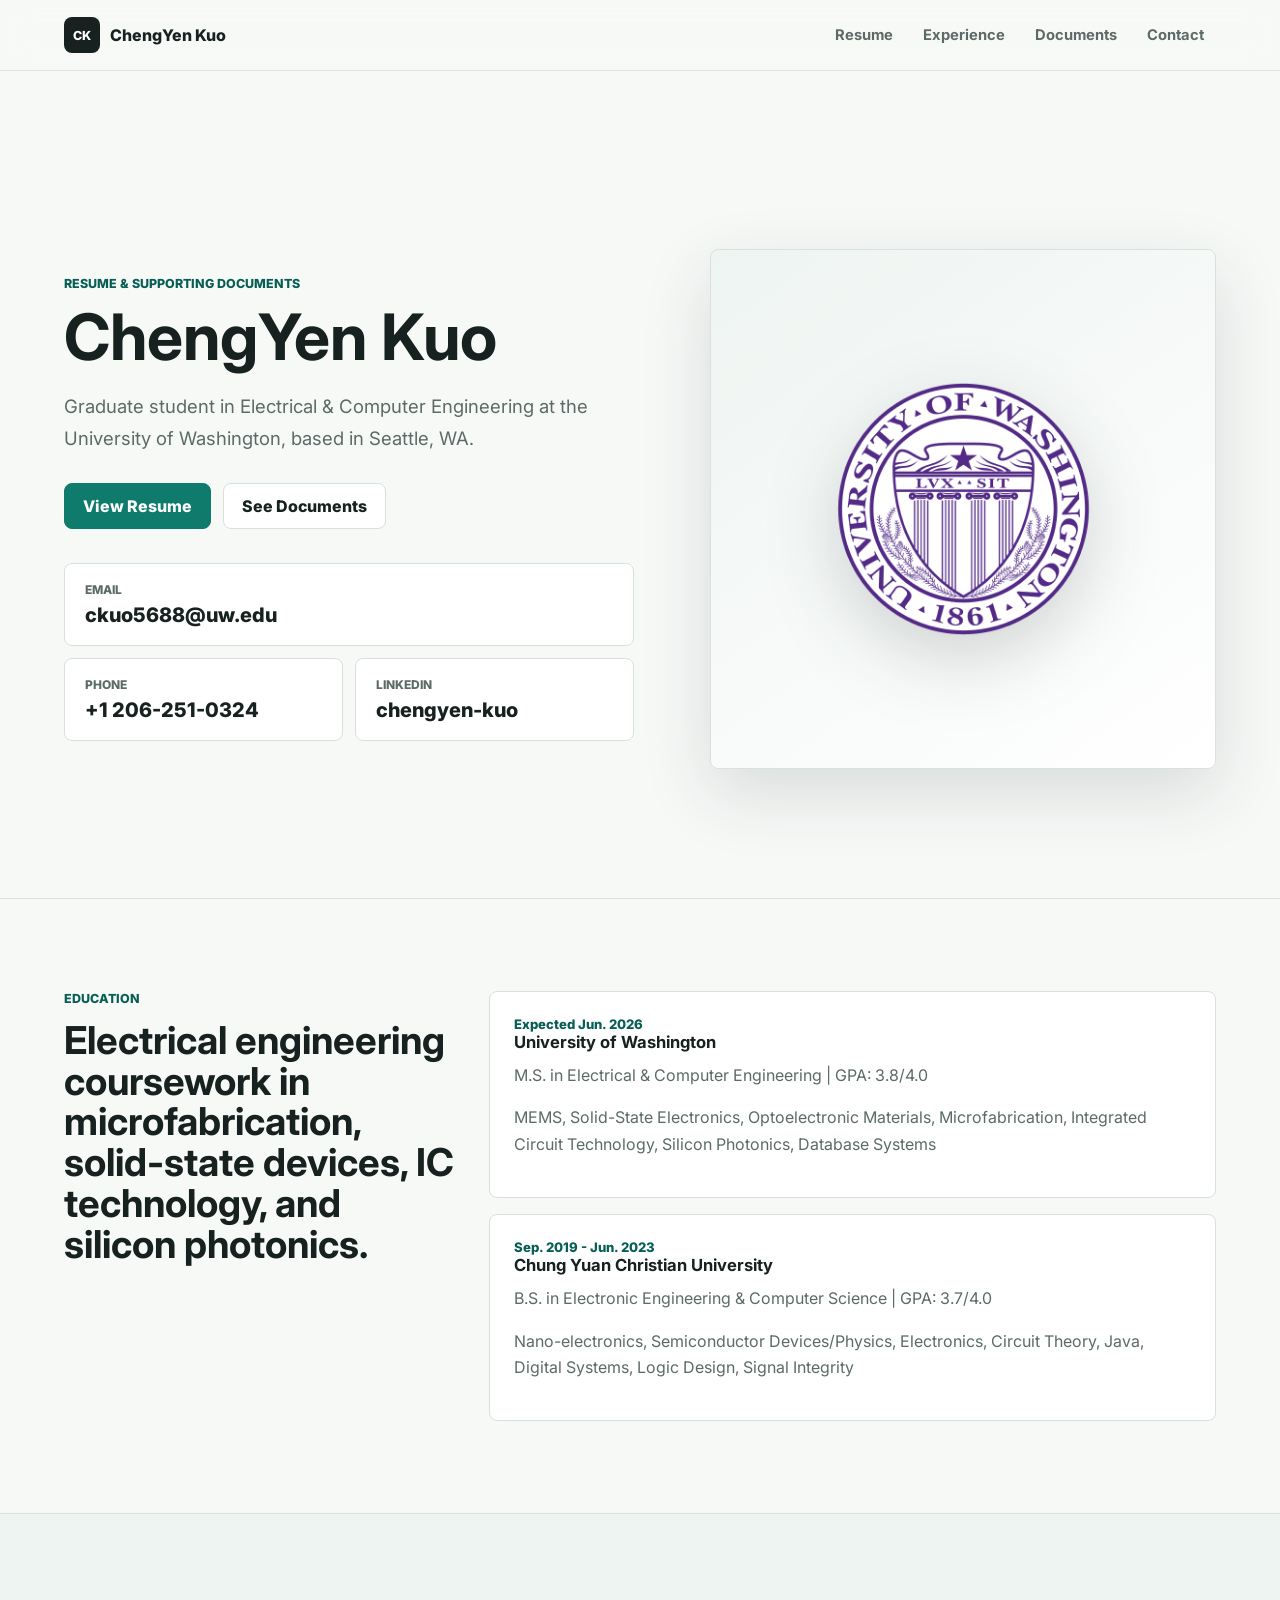
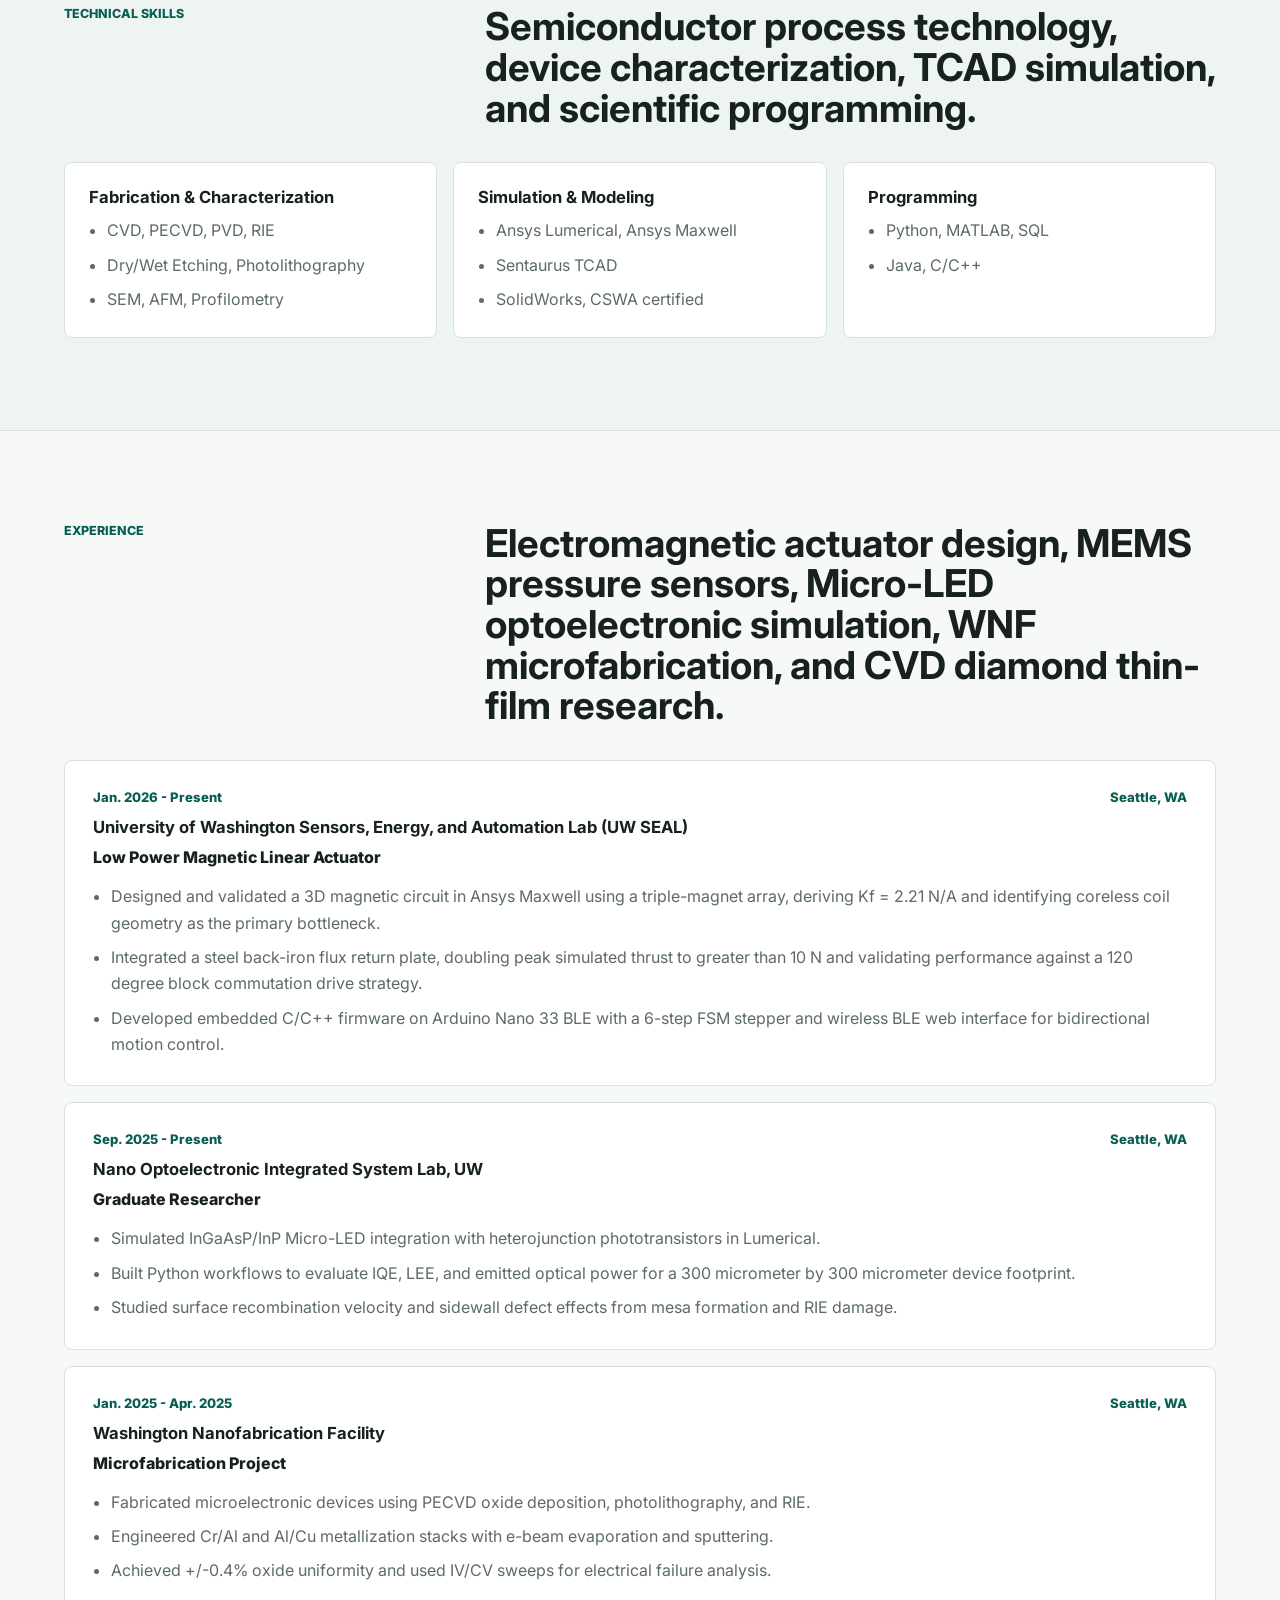
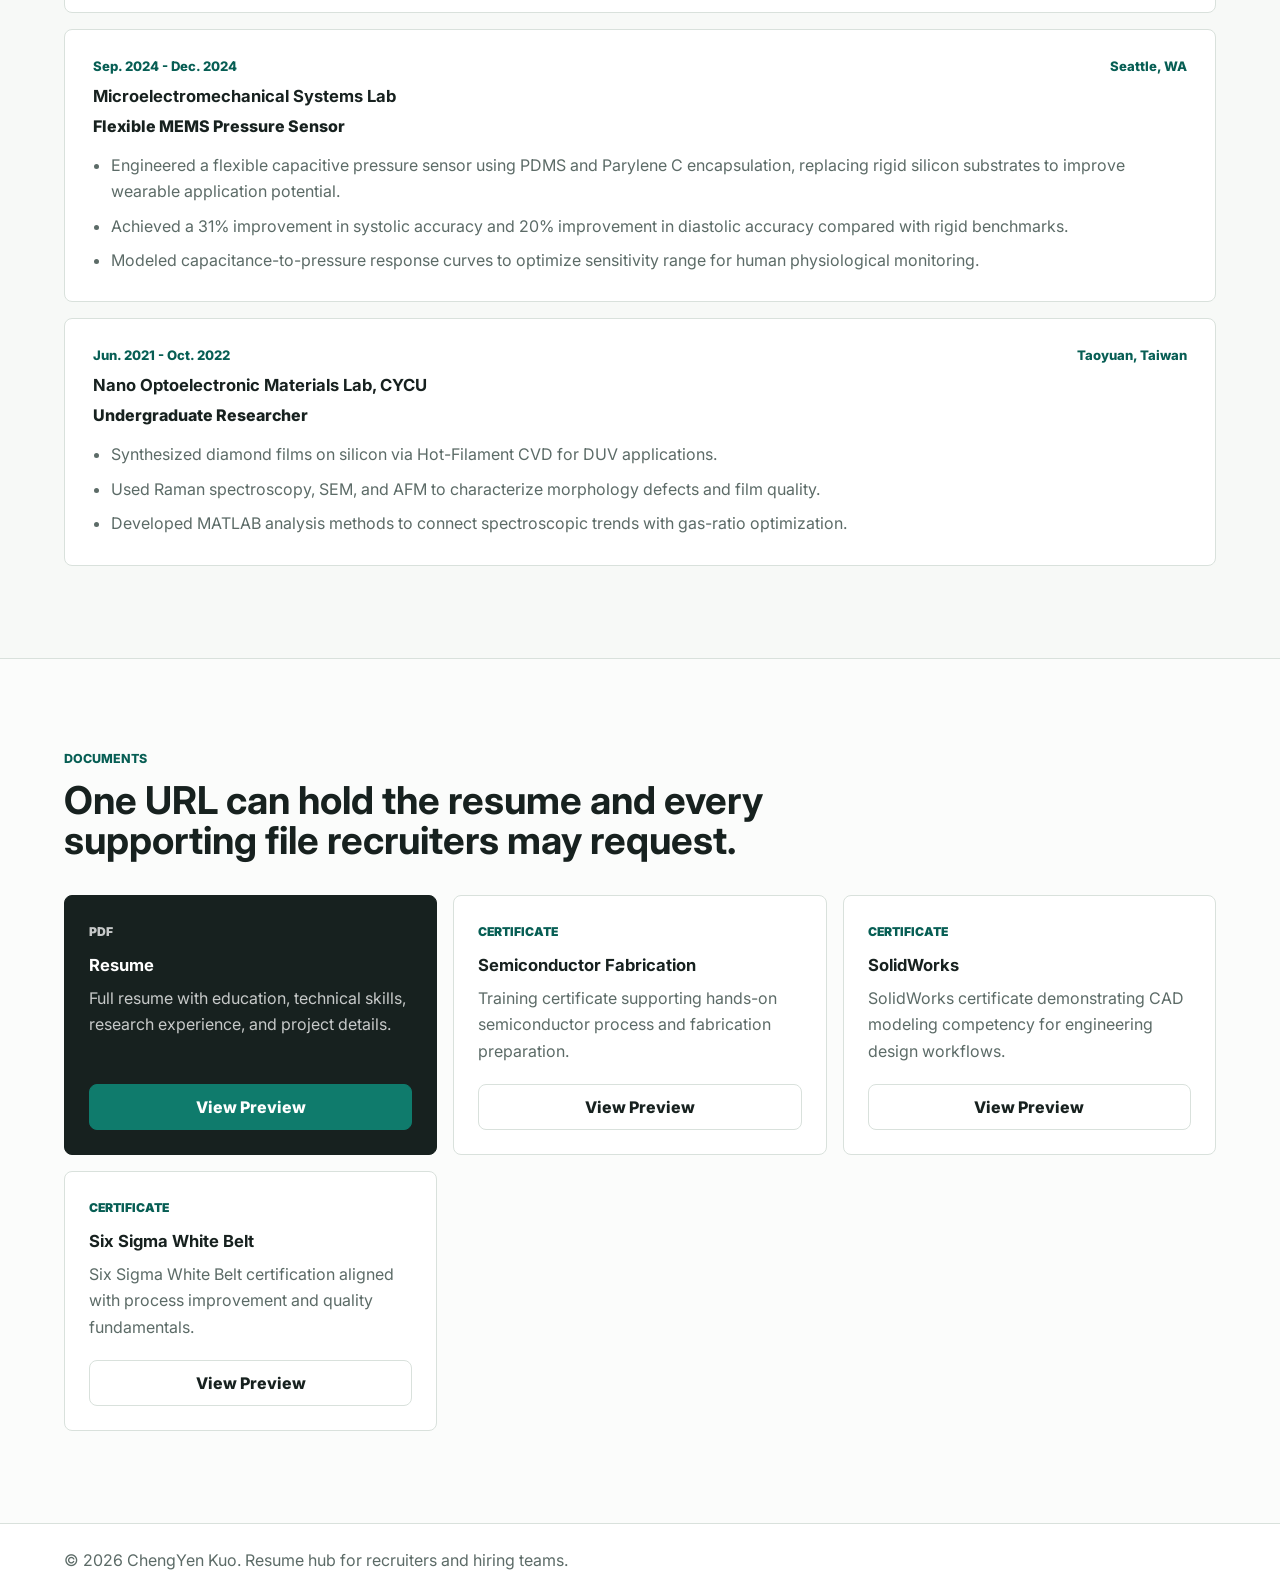
==== commit 9eb584bb: "Update index.html" ====
--- a/index.html
+++ b/index.html
@@ -316,239 +316,3 @@
     <script src="script.js"></script>
   </body>
 </html>
-          <h1>ChengYen Kuo</h1>
-          <p class="hero-text">
-            Graduate student in Electrical & Computer Engineering at the University of Washington,
-            based in Seattle, WA.
-          </p>
-          <div class="hero-actions">
-            <a class="button primary" href="documents.html#resume" target="_blank" rel="noreferrer">
-              View Resume
-            </a>
-            <a class="button secondary" href="#documents">See Documents</a>
-          </div>
-          <dl class="quick-facts" aria-label="Quick facts">
-            <div>
-              <dt>Email</dt>
-              <dd><a href="mailto:ckuo5688@uw.edu">ckuo5688@uw.edu</a></dd>
-            </div>
-            <div>
-              <dt>Phone</dt>
-              <dd><a href="tel:+12062510324">+1 206-251-0324</a></dd>
-            </div>
-            <div>
-              <dt>LinkedIn</dt>
-              <dd>
-                <a href="https://www.linkedin.com/in/chengyen-kuo" target="_blank" rel="noreferrer">
-                  chengyen-kuo
-                </a>
-              </dd>
-            </div>
-          </dl>
-        </div>
-
-        <div class="hero-visual" aria-label="University of Washington seal">
-          <img
-            class="wafer-photo"
-            src="assets/images/university-of-washington-seal.png"
-            alt="University of Washington seal"
-          />
-        </div>
-      </section>
-
-      <section class="section two-column" id="education">
-        <div class="section-heading compact">
-          <p class="eyebrow">Education</p>
-          <h2>Electrical engineering coursework in microfabrication, solid-state devices, IC technology, and silicon photonics.</h2>
-        </div>
-        <div class="timeline">
-          <article class="timeline-item">
-            <div class="timeline-meta">Expected Jun. 2026</div>
-            <h3>University of Washington</h3>
-            <p>M.S. in Electrical & Computer Engineering | GPA: 3.8/4.0</p>
-            <p class="muted">
-              MEMS, Solid-State Electronics, Optoelectronic Materials, Microfabrication,
-              Integrated Circuit Technology, Silicon Photonics, Database Systems
-            </p>
-          </article>
-          <article class="timeline-item">
-            <div class="timeline-meta">Sep. 2019 - Jun. 2023</div>
-            <h3>Chung Yuan Christian University</h3>
-            <p>B.S. in Electronic Engineering & Computer Science | GPA: 3.7/4.0</p>
-            <p class="muted">
-              Nano-electronics, Semiconductor Devices/Physics, Electronics, Circuit Theory,
-              Java, Digital Systems, Logic Design, Signal Integrity
-            </p>
-          </article>
-        </div>
-      </section>
-
-      <section class="section skill-section" id="skills">
-        <div class="section-heading">
-          <p class="eyebrow">Technical Skills</p>
-          <h2>Semiconductor process technology, device characterization, TCAD simulation, and scientific programming.</h2>
-        </div>
-        <div class="skill-grid">
-          <article>
-            <h3>Fabrication & Characterization</h3>
-            <ul>
-              <li>CVD, PECVD, PVD, RIE</li>
-              <li>Dry/Wet Etching, Photolithography</li>
-              <li>SEM, AFM, Profilometry</li>
-            </ul>
-          </article>
-          <article>
-            <h3>Simulation & Modeling</h3>
-            <ul>
-              <li>Ansys Lumerical, Ansys Maxwell</li>
-              <li>Sentaurus TCAD</li>
-              <li>SolidWorks, CSWA certified</li>
-            </ul>
-          </article>
-          <article>
-            <h3>Programming</h3>
-            <ul>
-              <li>Python, MATLAB, SQL</li>
-              <li>Java, C/C++</li>
-            </ul>
-          </article>
-        </div>
-      </section>
-
-      <section class="section" id="experience">
-        <div class="section-heading">
-          <p class="eyebrow">Experience</p>
-          <h2>Micro-LED optoelectronic simulation, WNF microfabrication, and CVD diamond thin-film research.</h2>
-        </div>
-        <div class="experience-list">
-          <article class="experience-card">
-            <div class="experience-topline">
-              <span>Sep. 2025 - Present</span>
-              <span>Seattle, WA</span>
-            </div>
-            <h3>Nano Optoelectronic Integrated System Lab, UW</h3>
-            <p class="role">Graduate Researcher</p>
-            <ul>
-              <li>
-                Simulated InGaAsP/InP Micro-LED integration with heterojunction phototransistors in Lumerical.
-              </li>
-              <li>
-                Built Python workflows to evaluate IQE, LEE, and emitted optical power for a
-                300 micrometer by 300 micrometer device footprint.
-              </li>
-              <li>
-                Studied surface recombination velocity and sidewall defect effects from mesa formation and RIE damage.
-              </li>
-            </ul>
-          </article>
-
-          <article class="experience-card">
-            <div class="experience-topline">
-              <span>Jan. 2025 - Apr. 2025</span>
-              <span>Seattle, WA</span>
-            </div>
-            <h3>Washington Nanofabrication Facility</h3>
-            <p class="role">Microfabrication Project</p>
-            <ul>
-              <li>
-                Fabricated microelectronic devices using PECVD oxide deposition, photolithography, and RIE.
-              </li>
-              <li>
-                Engineered Cr/Al and Al/Cu metallization stacks with e-beam evaporation and sputtering.
-              </li>
-              <li>
-                Achieved +/-0.4% oxide uniformity and used IV/CV sweeps for electrical failure analysis.
-              </li>
-            </ul>
-          </article>
-
-          <article class="experience-card">
-            <div class="experience-topline">
-              <span>Jun. 2021 - Oct. 2022</span>
-              <span>Taoyuan, Taiwan</span>
-            </div>
-            <h3>Nano Optoelectronic Materials Lab, CYCU</h3>
-            <p class="role">Undergraduate Researcher</p>
-            <ul>
-              <li>
-                Synthesized diamond films on silicon via Hot-Filament CVD for DUV applications.
-              </li>
-              <li>
-                Used Raman spectroscopy, SEM, and AFM to characterize morphology defects and film quality.
-              </li>
-              <li>
-                Developed MATLAB analysis methods to connect spectroscopic trends with gas-ratio optimization.
-              </li>
-            </ul>
-          </article>
-        </div>
-      </section>
-
-      <section class="section documents" id="documents">
-        <div class="section-heading compact">
-          <p class="eyebrow">Documents</p>
-          <h2>One URL can hold the resume and every supporting file recruiters may request.</h2>
-        </div>
-        <div class="document-grid">
-          <article class="document-card featured">
-            <div>
-              <span class="doc-type">PDF</span>
-              <h3>Resume</h3>
-              <p>Full resume with education, technical skills, research experience, and project details.</p>
-            </div>
-            <a class="button primary" href="documents.html#resume" target="_blank" rel="noreferrer">
-              View Preview
-            </a>
-          </article>
-          <article class="document-card">
-            <div>
-              <span class="doc-type">Certificate</span>
-              <h3>Semiconductor Fabrication</h3>
-              <p>Training certificate supporting hands-on semiconductor process and fabrication preparation.</p>
-            </div>
-            <a
-              class="button secondary"
-              href="documents.html#semiconductor-fabrication"
-              target="_blank"
-              rel="noreferrer"
-            >
-              View Preview
-            </a>
-          </article>
-          <article class="document-card">
-            <div>
-              <span class="doc-type">Certificate</span>
-              <h3>SolidWorks</h3>
-              <p>SolidWorks certificate demonstrating CAD modeling competency for engineering design workflows.</p>
-            </div>
-            <a class="button secondary" href="documents.html#solidworks" target="_blank" rel="noreferrer">
-              View Preview
-            </a>
-          </article>
-          <article class="document-card">
-            <div>
-              <span class="doc-type">Certificate</span>
-              <h3>Six Sigma White Belt</h3>
-              <p>Six Sigma White Belt certification aligned with process improvement and quality fundamentals.</p>
-            </div>
-            <a
-              class="button secondary"
-              href="documents.html#six-sigma"
-              target="_blank"
-              rel="noreferrer"
-            >
-              View Preview
-            </a>
-          </article>
-        </div>
-      </section>
-
-    </main>
-
-    <footer>
-      <p>© <span id="year"></span> ChengYen Kuo. Resume hub for recruiters and hiring teams.</p>
-    </footer>
-
-    <script src="script.js"></script>
-  </body>
-</html>
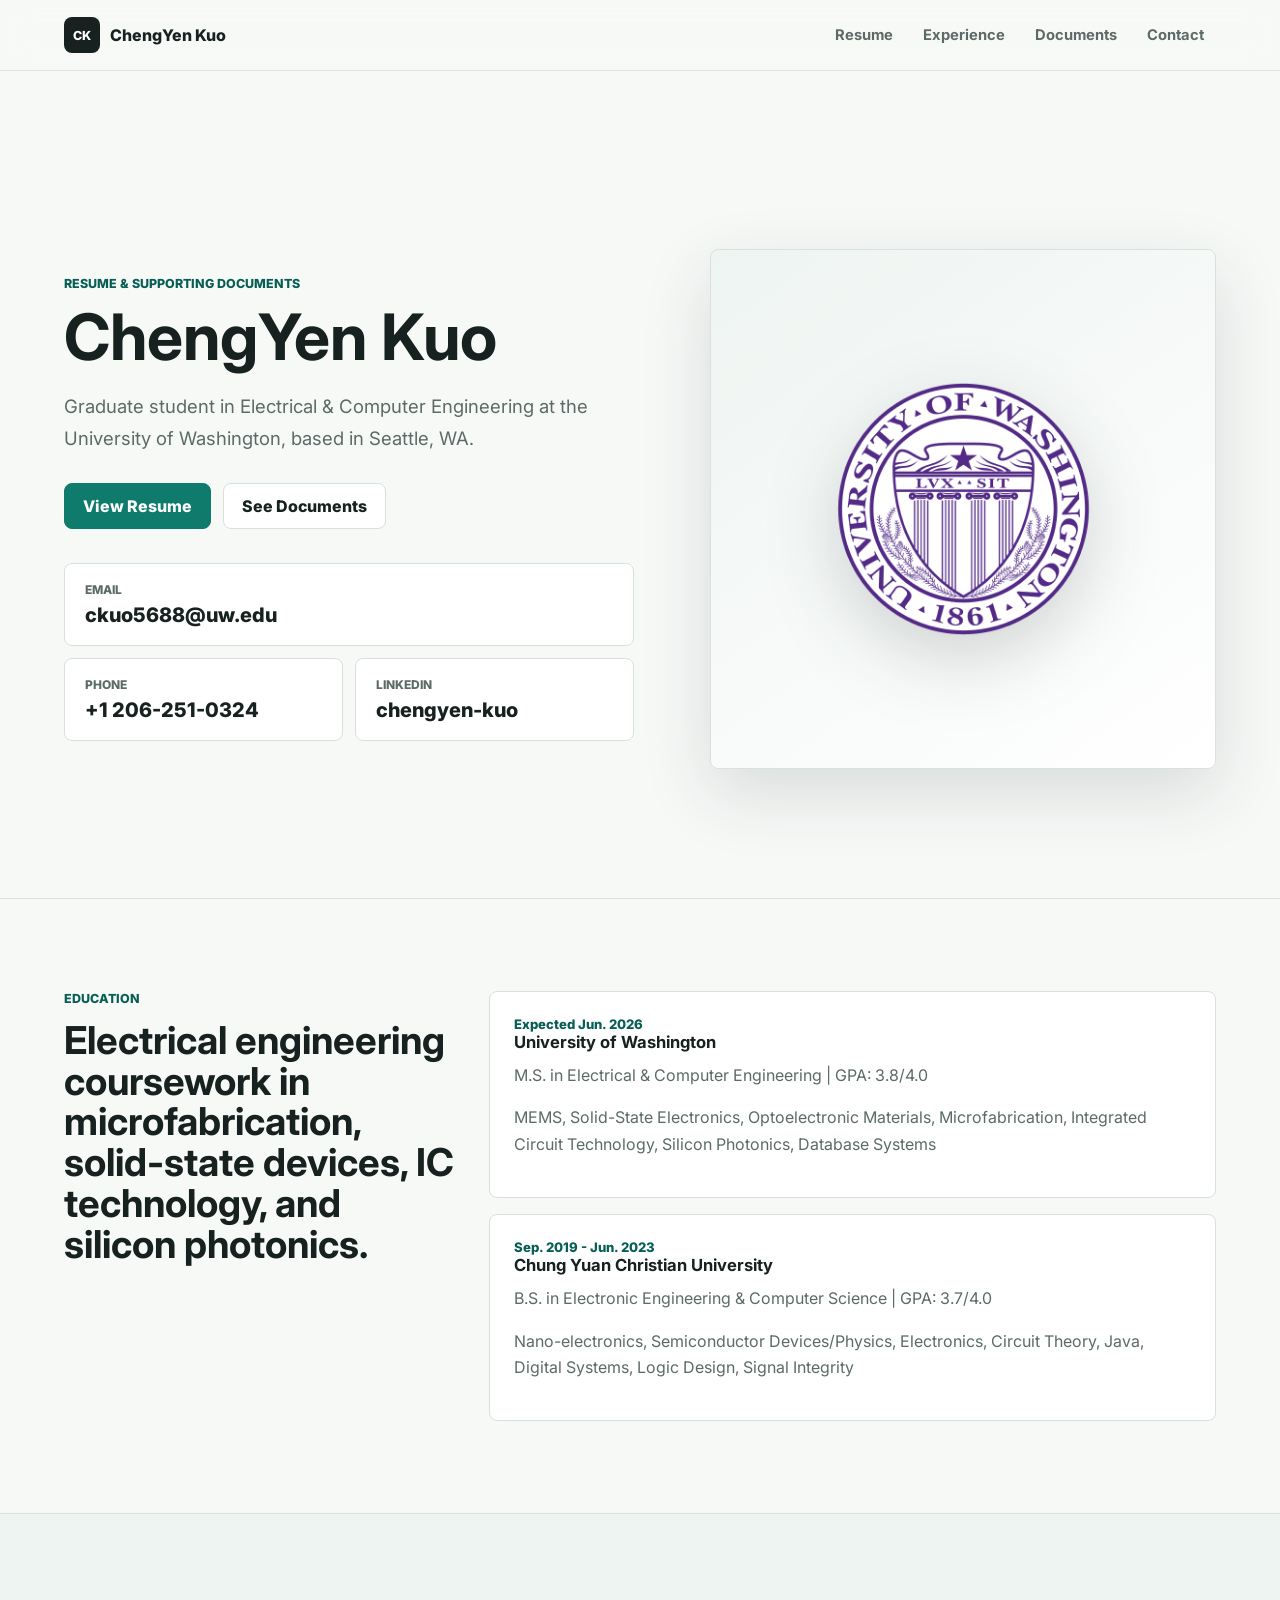
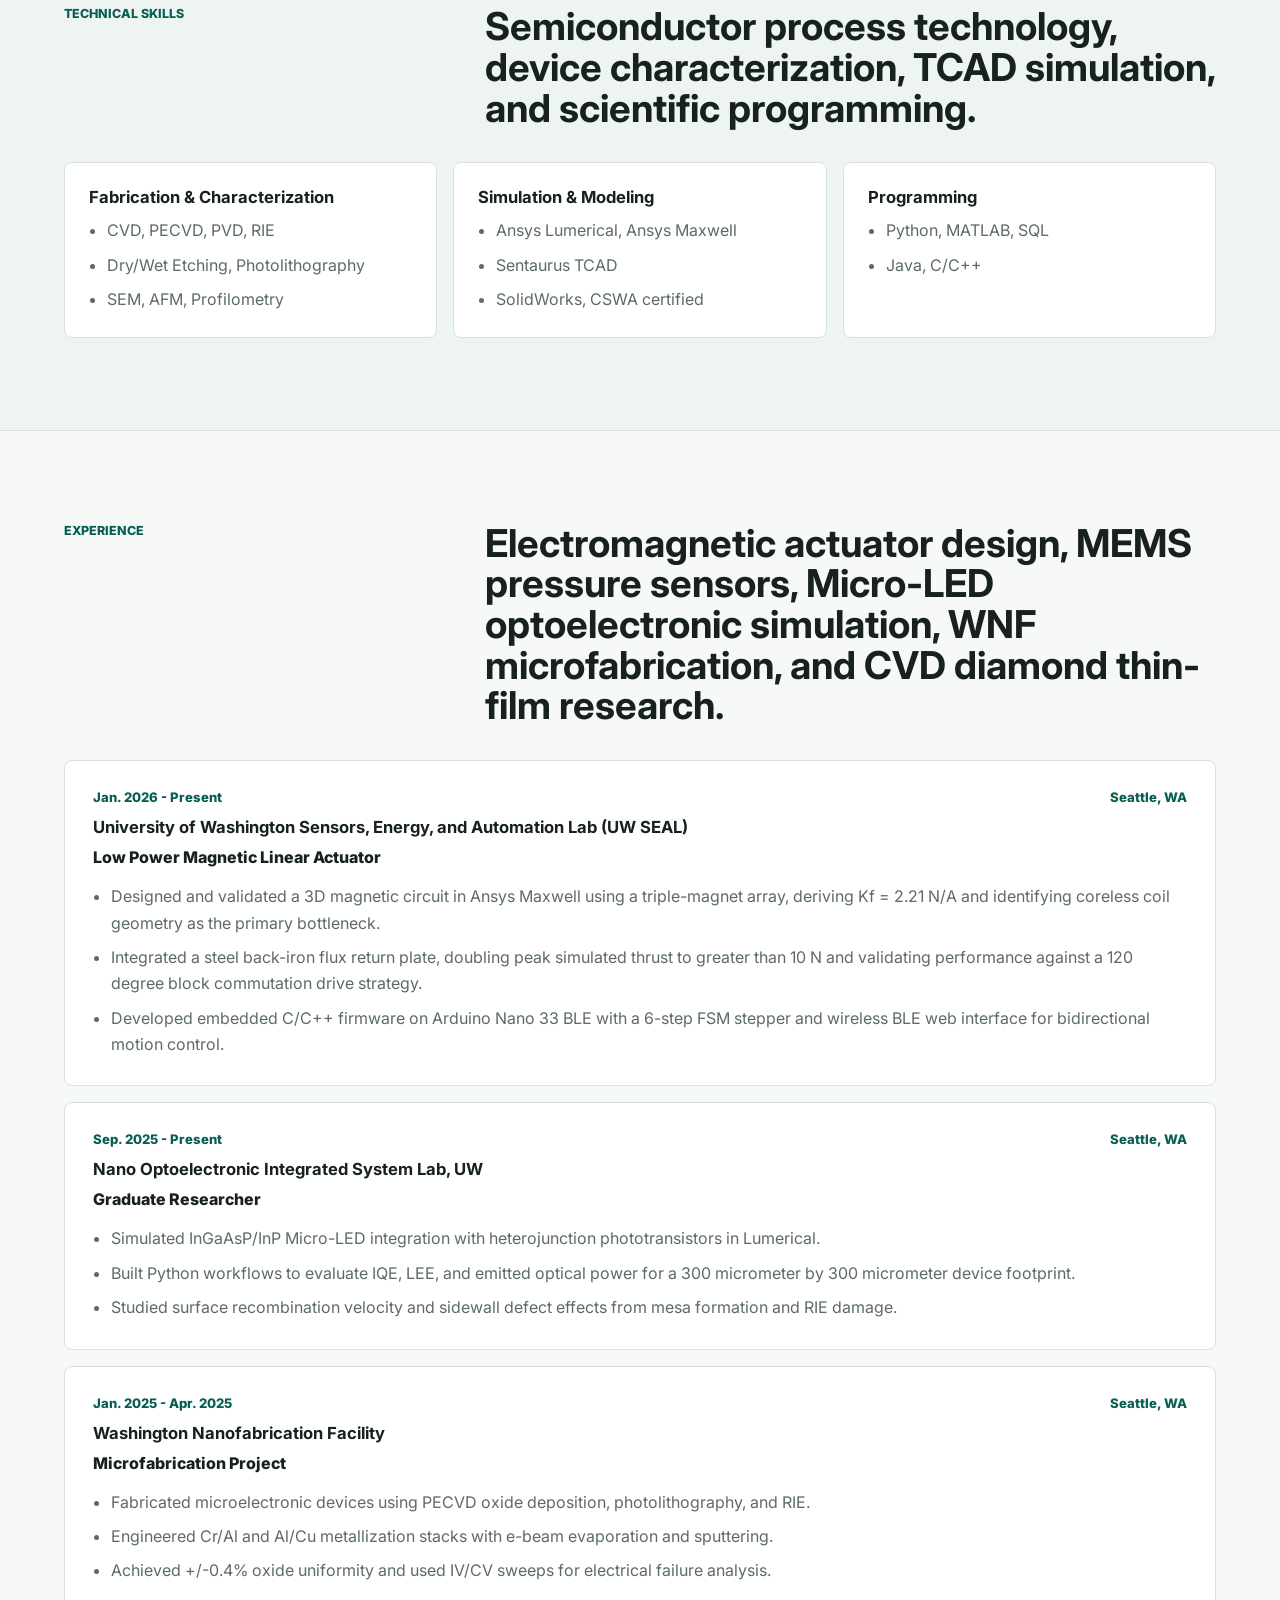
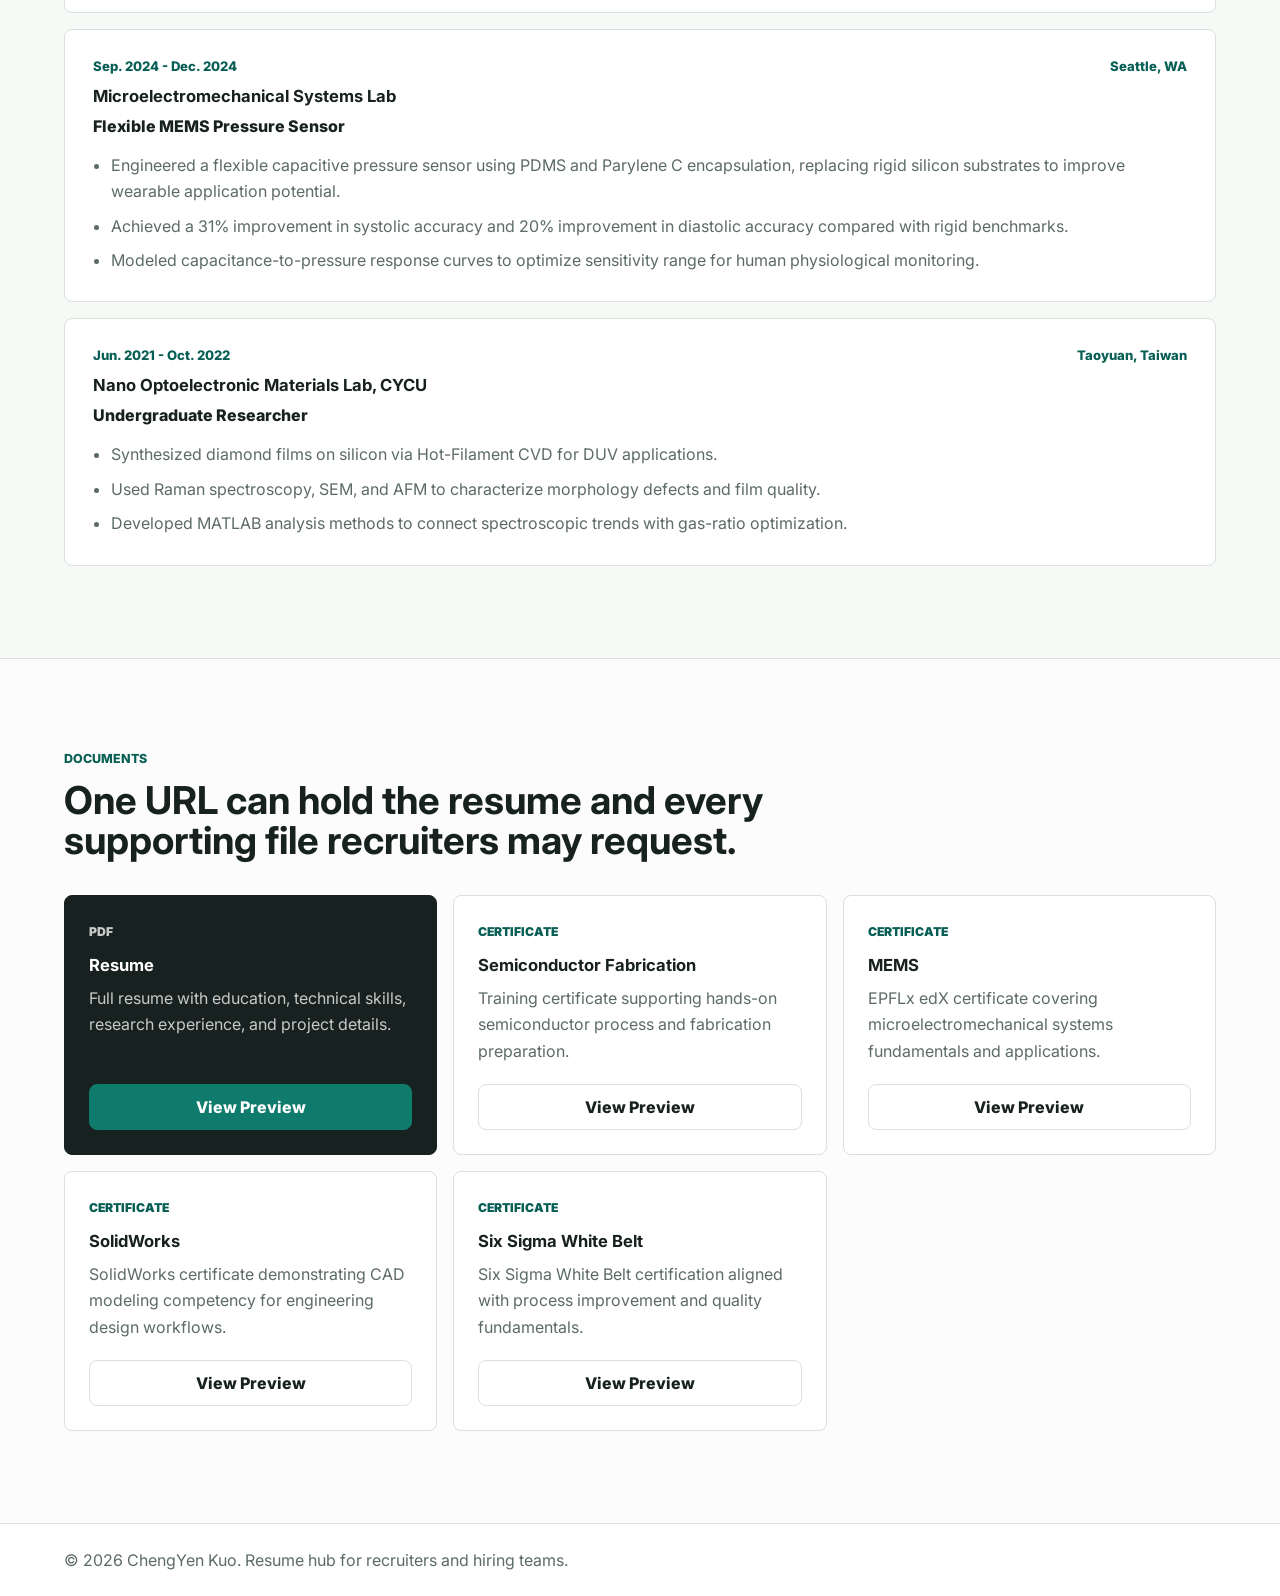
==== commit b70eeeb3: "Update index.html" ====
--- a/index.html
+++ b/index.html
@@ -282,6 +282,16 @@
           <article class="document-card">
             <div>
               <span class="doc-type">Certificate</span>
+              <h3>MEMS</h3>
+              <p>EPFLx edX certificate covering microelectromechanical systems fundamentals and applications.</p>
+            </div>
+            <a class="button secondary" href="documents.html#mems" target="_blank" rel="noreferrer">
+              View Preview
+            </a>
+          </article>
+          <article class="document-card">
+            <div>
+              <span class="doc-type">Certificate</span>
               <h3>SolidWorks</h3>
               <p>SolidWorks certificate demonstrating CAD modeling competency for engineering design workflows.</p>
             </div>
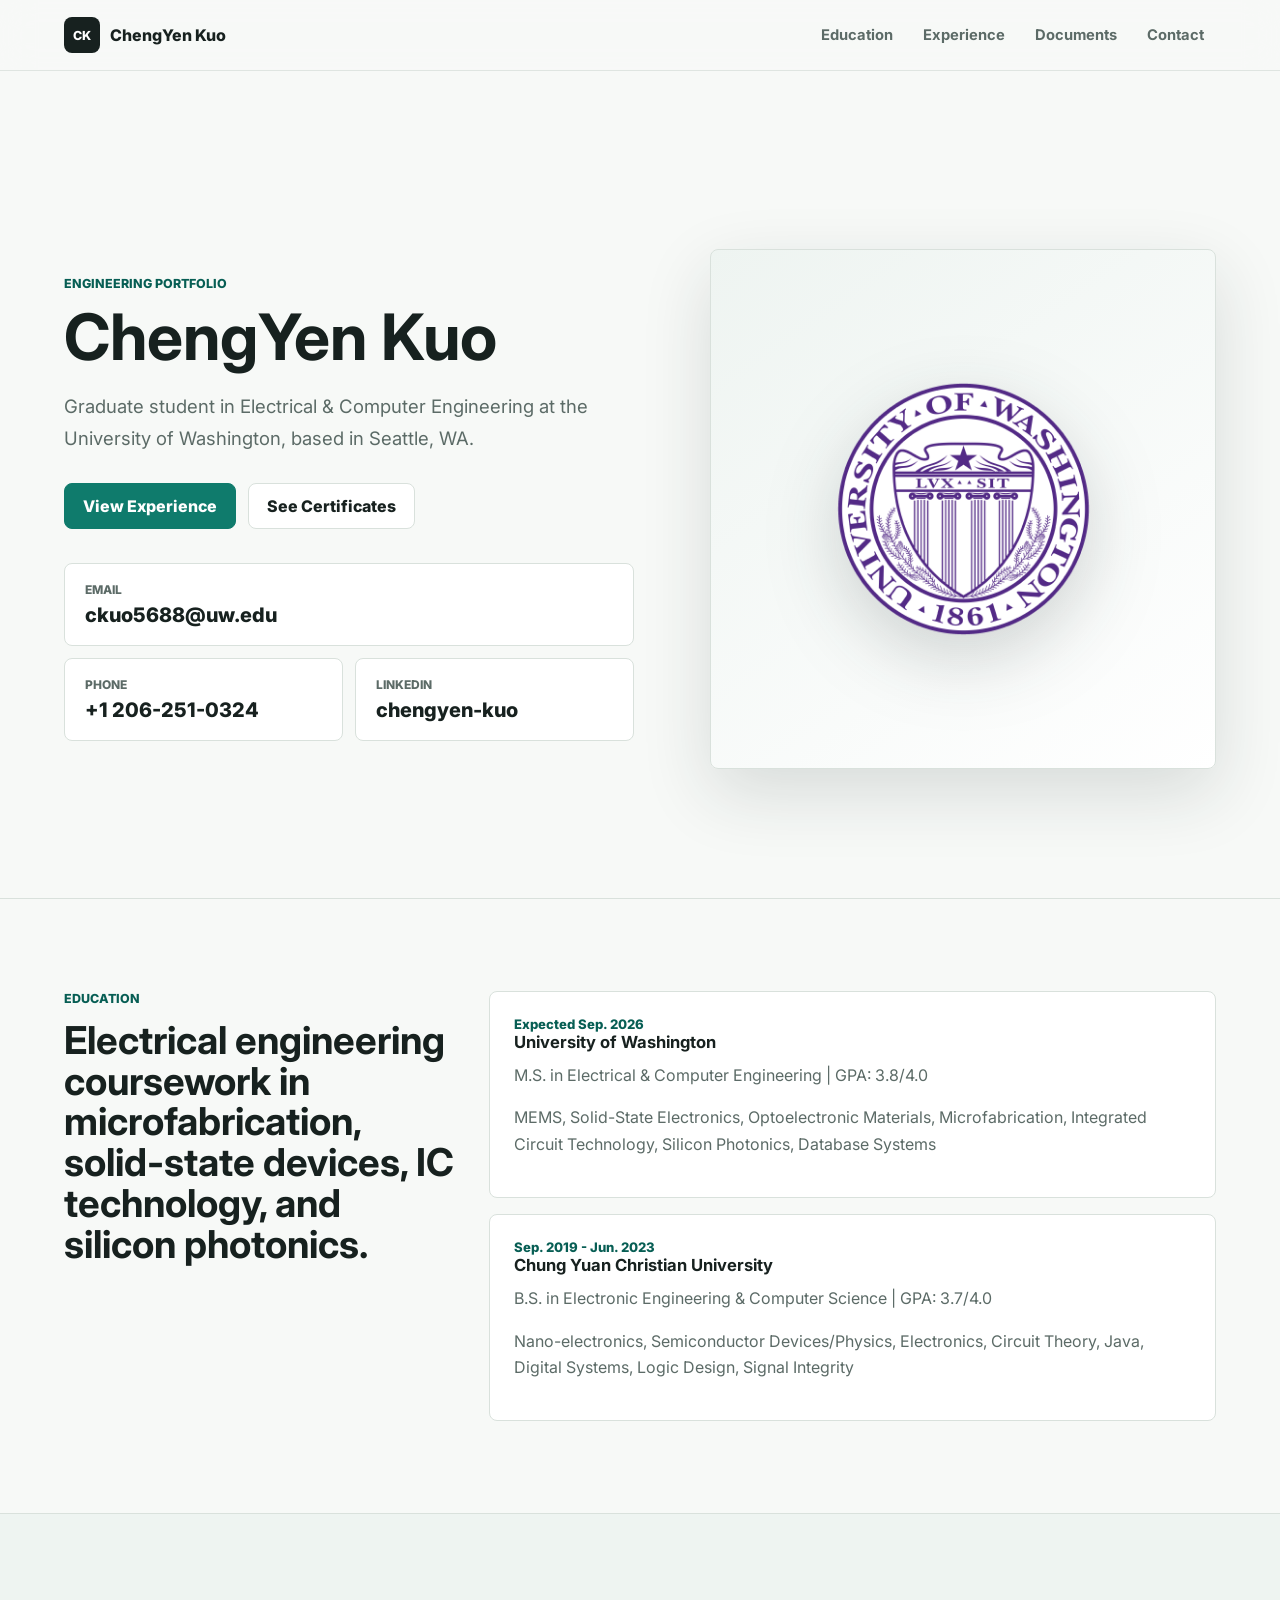
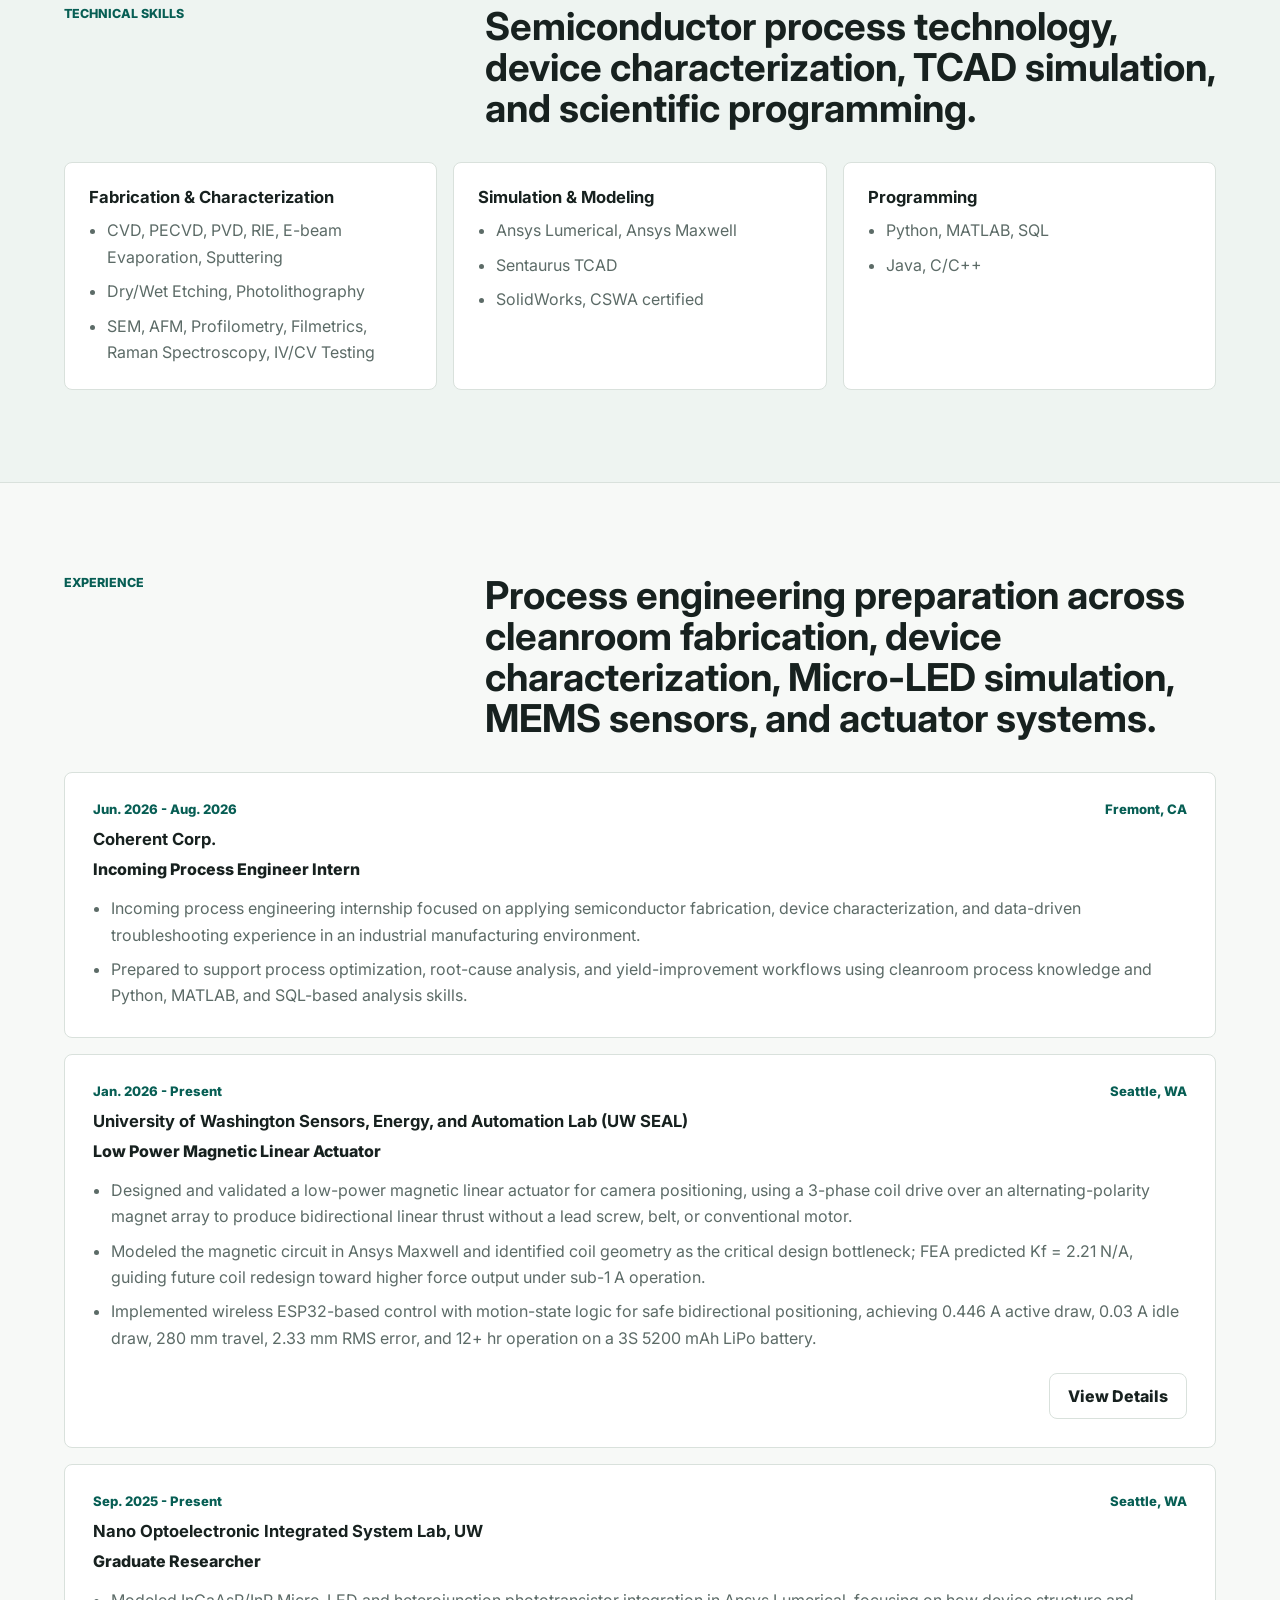
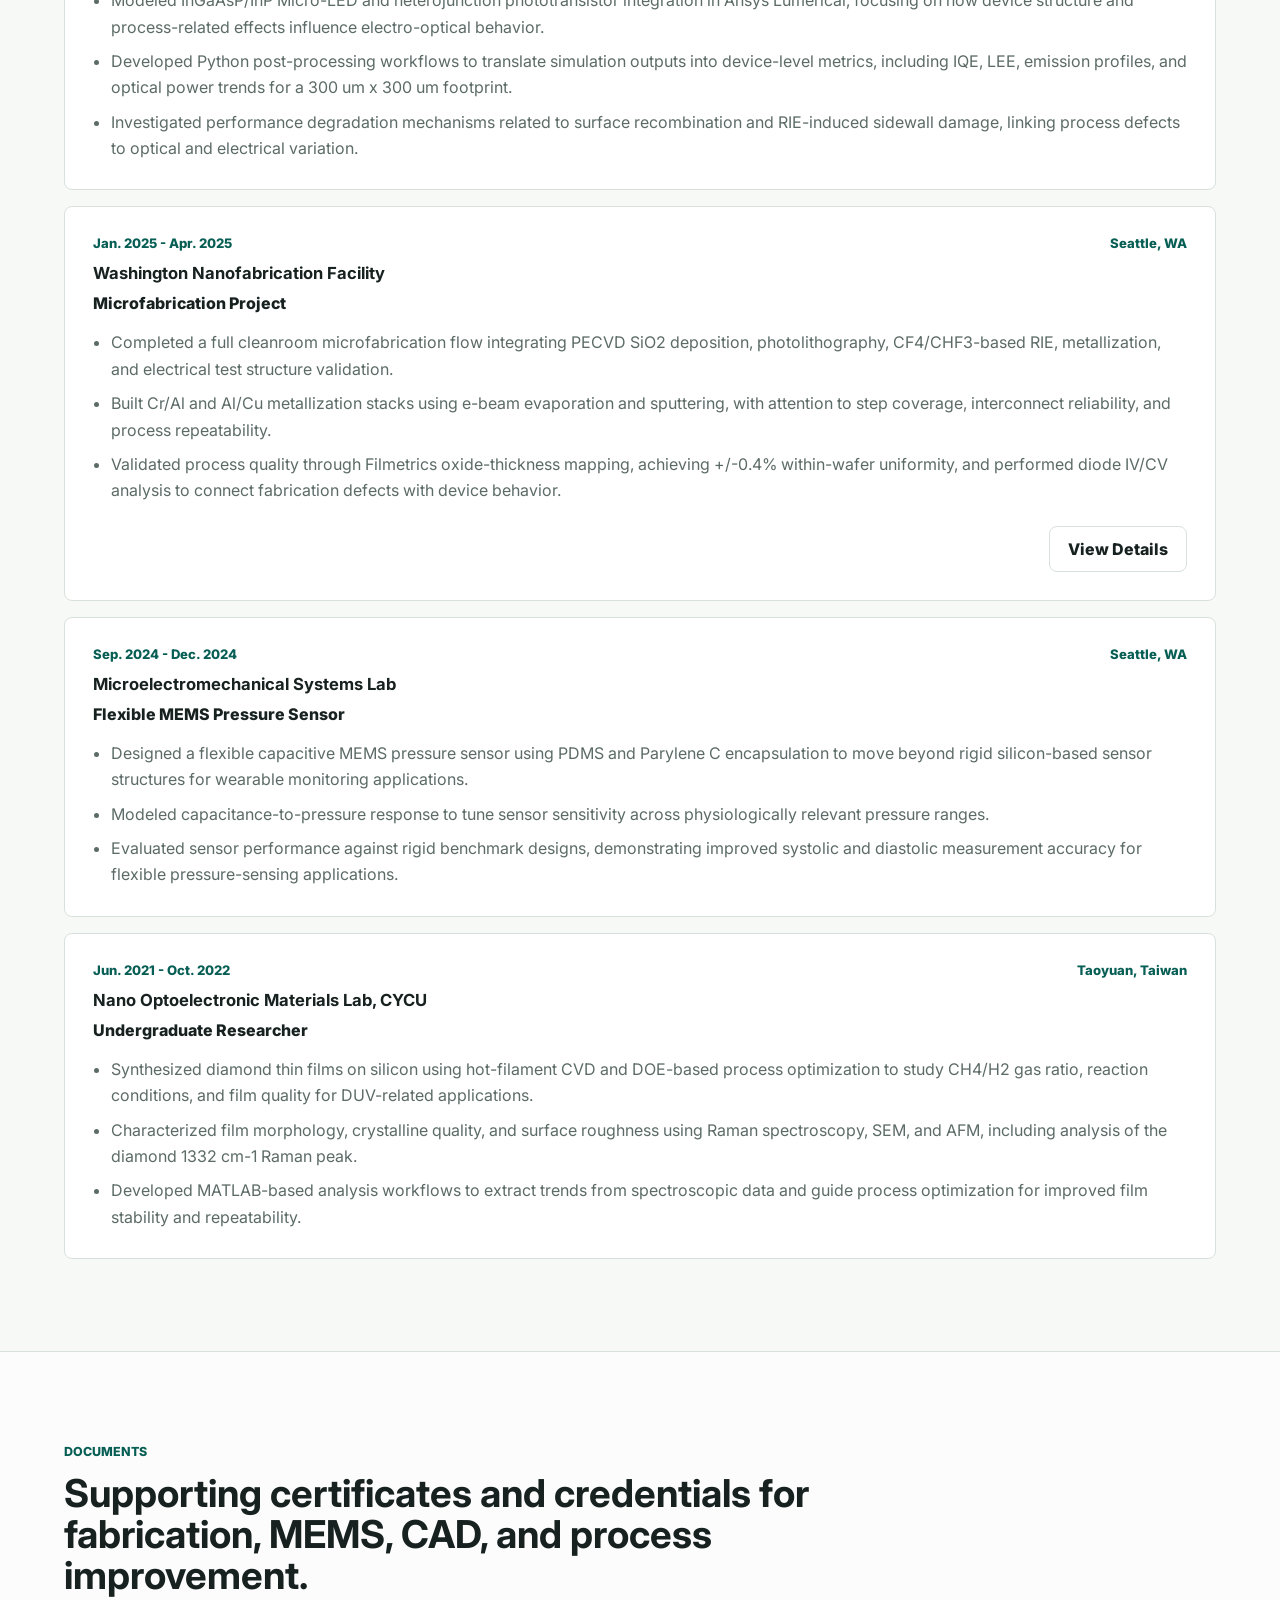
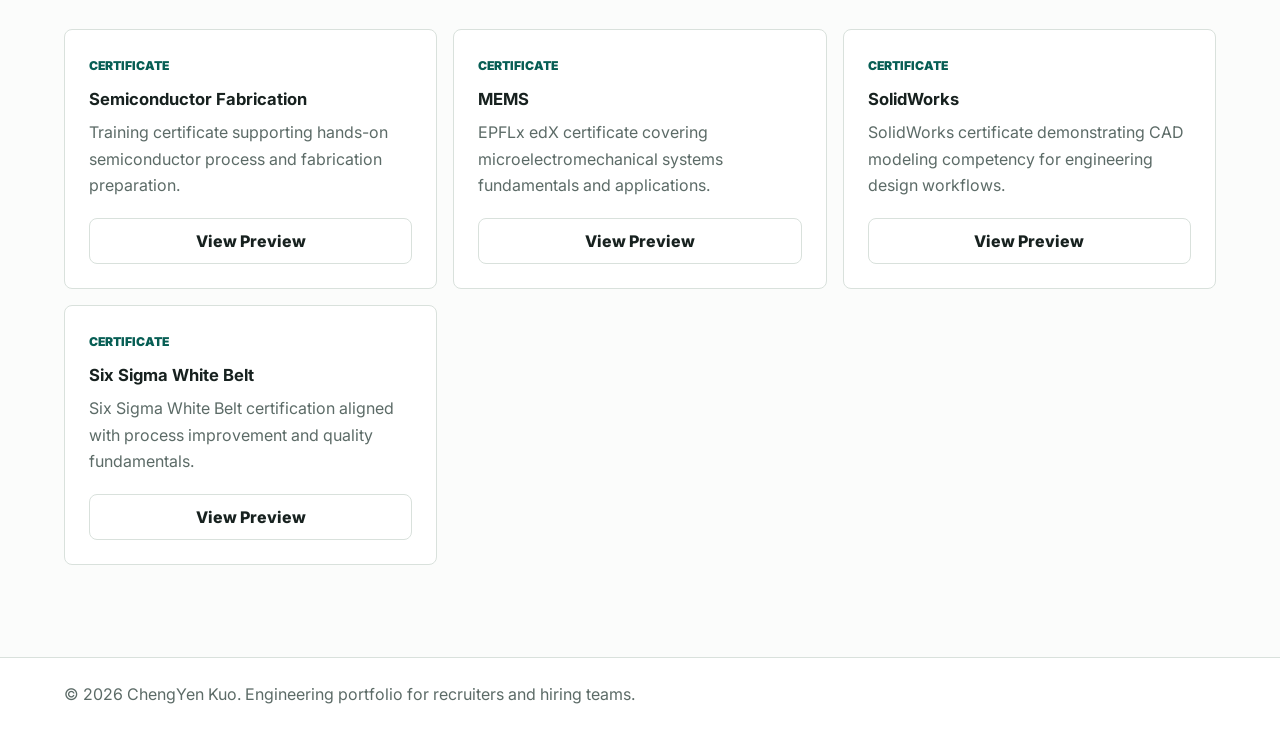
==== commit 68df285f: "Add files via upload" ====
--- a/index.html
+++ b/index.html
@@ -5,7 +5,7 @@
     <meta name="viewport" content="width=device-width, initial-scale=1.0" />
     <meta
       name="description"
-      content="Resume hub for ChengYen Kuo, an Electrical and Computer Engineering graduate student focused on semiconductor fabrication, device characterization, and advanced TCAD modeling."
+      content="Engineering portfolio for ChengYen Kuo, an Electrical and Computer Engineering graduate student focused on semiconductor fabrication, device characterization, and advanced TCAD modeling."
     />
     <title>ChengYen Kuo | Semiconductor Engineering Portfolio</title>
     <link rel="preconnect" href="https://fonts.googleapis.com" />
@@ -23,7 +23,7 @@
         <span>ChengYen Kuo</span>
       </a>
       <nav class="nav" aria-label="Primary navigation">
-        <a href="#education">Resume</a>
+        <a href="#education">Education</a>
         <a href="#experience">Experience</a>
         <a href="#documents">Documents</a>
         <a href="#top">Contact</a>
@@ -33,17 +33,15 @@
     <main id="top">
       <section class="hero">
         <div class="hero-copy">
-          <p class="eyebrow">Resume & Supporting Documents</p>
+          <p class="eyebrow">Engineering Portfolio</p>
           <h1>ChengYen Kuo</h1>
           <p class="hero-text">
             Graduate student in Electrical & Computer Engineering at the University of Washington,
             based in Seattle, WA.
           </p>
           <div class="hero-actions">
-            <a class="button primary" href="documents.html#resume" target="_blank" rel="noreferrer">
-              View Resume
-            </a>
-            <a class="button secondary" href="#documents">See Documents</a>
+            <a class="button primary" href="#experience">View Experience</a>
+            <a class="button secondary" href="#documents">See Certificates</a>
           </div>
           <dl class="quick-facts" aria-label="Quick facts">
             <div>
@@ -81,7 +79,7 @@
         </div>
         <div class="timeline">
           <article class="timeline-item">
-            <div class="timeline-meta">Expected Jun. 2026</div>
+            <div class="timeline-meta">Expected Sep. 2026</div>
             <h3>University of Washington</h3>
             <p>M.S. in Electrical & Computer Engineering | GPA: 3.8/4.0</p>
             <p class="muted">
@@ -110,9 +108,9 @@
           <article>
             <h3>Fabrication & Characterization</h3>
             <ul>
-              <li>CVD, PECVD, PVD, RIE</li>
+              <li>CVD, PECVD, PVD, RIE, E-beam Evaporation, Sputtering</li>
               <li>Dry/Wet Etching, Photolithography</li>
-              <li>SEM, AFM, Profilometry</li>
+              <li>SEM, AFM, Profilometry, Filmetrics, Raman Spectroscopy, IV/CV Testing</li>
             </ul>
           </article>
           <article>
@@ -136,9 +134,29 @@
       <section class="section" id="experience">
         <div class="section-heading">
           <p class="eyebrow">Experience</p>
-          <h2>Electromagnetic actuator design, MEMS pressure sensors, Micro-LED optoelectronic simulation, WNF microfabrication, and CVD diamond thin-film research.</h2>
+          <h2>Process engineering preparation across cleanroom fabrication, device characterization, Micro-LED simulation, MEMS sensors, and actuator systems.</h2>
         </div>
         <div class="experience-list">
+          <article class="experience-card">
+            <div class="experience-topline">
+              <span>Jun. 2026 - Aug. 2026</span>
+              <span>Fremont, CA</span>
+            </div>
+            <h3>Coherent Corp.</h3>
+            <p class="role">Incoming Process Engineer Intern</p>
+            <ul>
+              <li>
+                Incoming process engineering internship focused on applying semiconductor fabrication,
+                device characterization, and data-driven troubleshooting experience in an industrial
+                manufacturing environment.
+              </li>
+              <li>
+                Prepared to support process optimization, root-cause analysis, and yield-improvement
+                workflows using cleanroom process knowledge and Python, MATLAB, and SQL-based analysis skills.
+              </li>
+            </ul>
+          </article>
+
           <article class="experience-card">
             <div class="experience-topline">
               <span>Jan. 2026 - Present</span>
@@ -148,18 +166,24 @@
             <p class="role">Low Power Magnetic Linear Actuator</p>
             <ul>
               <li>
-                Designed and validated a 3D magnetic circuit in Ansys Maxwell using a triple-magnet array,
-                deriving Kf = 2.21 N/A and identifying coreless coil geometry as the primary bottleneck.
-              </li>
-              <li>
-                Integrated a steel back-iron flux return plate, doubling peak simulated thrust to greater
-                than 10 N and validating performance against a 120 degree block commutation drive strategy.
-              </li>
-              <li>
-                Developed embedded C/C++ firmware on Arduino Nano 33 BLE with a 6-step FSM stepper and
-                wireless BLE web interface for bidirectional motion control.
-              </li>
-            </ul>
+                Designed and validated a low-power magnetic linear actuator for camera positioning, using a
+                3-phase coil drive over an alternating-polarity magnet array to produce bidirectional linear
+                thrust without a lead screw, belt, or conventional motor.
+              </li>
+              <li>
+                Modeled the magnetic circuit in Ansys Maxwell and identified coil geometry as the critical
+                design bottleneck; FEA predicted Kf = 2.21 N/A, guiding future coil redesign toward higher
+                force output under sub-1 A operation.
+              </li>
+              <li>
+                Implemented wireless ESP32-based control with motion-state logic for safe bidirectional
+                positioning, achieving 0.446 A active draw, 0.03 A idle draw, 280 mm travel, 2.33 mm RMS
+                error, and 12+ hr operation on a 3S 5200 mAh LiPo battery.
+              </li>
+            </ul>
+            <div class="card-actions">
+              <a class="button secondary" href="project-details.html#uw-seal">View Details</a>
+            </div>
           </article>
 
           <article class="experience-card">
@@ -171,14 +195,18 @@
             <p class="role">Graduate Researcher</p>
             <ul>
               <li>
-                Simulated InGaAsP/InP Micro-LED integration with heterojunction phototransistors in Lumerical.
-              </li>
-              <li>
-                Built Python workflows to evaluate IQE, LEE, and emitted optical power for a
-                300 micrometer by 300 micrometer device footprint.
-              </li>
-              <li>
-                Studied surface recombination velocity and sidewall defect effects from mesa formation and RIE damage.
+                Modeled InGaAsP/InP Micro-LED and heterojunction phototransistor integration in Ansys
+                Lumerical, focusing on how device structure and process-related effects influence
+                electro-optical behavior.
+              </li>
+              <li>
+                Developed Python post-processing workflows to translate simulation outputs into device-level
+                metrics, including IQE, LEE, emission profiles, and optical power trends for a
+                300 um x 300 um footprint.
+              </li>
+              <li>
+                Investigated performance degradation mechanisms related to surface recombination and
+                RIE-induced sidewall damage, linking process defects to optical and electrical variation.
               </li>
             </ul>
           </article>
@@ -192,15 +220,22 @@
             <p class="role">Microfabrication Project</p>
             <ul>
               <li>
-                Fabricated microelectronic devices using PECVD oxide deposition, photolithography, and RIE.
-              </li>
-              <li>
-                Engineered Cr/Al and Al/Cu metallization stacks with e-beam evaporation and sputtering.
-              </li>
-              <li>
-                Achieved +/-0.4% oxide uniformity and used IV/CV sweeps for electrical failure analysis.
-              </li>
-            </ul>
+                Completed a full cleanroom microfabrication flow integrating PECVD SiO2 deposition,
+                photolithography, CF4/CHF3-based RIE, metallization, and electrical test structure validation.
+              </li>
+              <li>
+                Built Cr/Al and Al/Cu metallization stacks using e-beam evaporation and sputtering,
+                with attention to step coverage, interconnect reliability, and process repeatability.
+              </li>
+              <li>
+                Validated process quality through Filmetrics oxide-thickness mapping, achieving +/-0.4%
+                within-wafer uniformity, and performed diode IV/CV analysis to connect fabrication defects
+                with device behavior.
+              </li>
+            </ul>
+            <div class="card-actions">
+              <a class="button secondary" href="project-details.html#wnf">View Details</a>
+            </div>
           </article>
 
           <article class="experience-card">
@@ -212,16 +247,16 @@
             <p class="role">Flexible MEMS Pressure Sensor</p>
             <ul>
               <li>
-                Engineered a flexible capacitive pressure sensor using PDMS and Parylene C encapsulation,
-                replacing rigid silicon substrates to improve wearable application potential.
-              </li>
-              <li>
-                Achieved a 31% improvement in systolic accuracy and 20% improvement in diastolic accuracy
-                compared with rigid benchmarks.
-              </li>
-              <li>
-                Modeled capacitance-to-pressure response curves to optimize sensitivity range for human
-                physiological monitoring.
+                Designed a flexible capacitive MEMS pressure sensor using PDMS and Parylene C encapsulation
+                to move beyond rigid silicon-based sensor structures for wearable monitoring applications.
+              </li>
+              <li>
+                Modeled capacitance-to-pressure response to tune sensor sensitivity across physiologically
+                relevant pressure ranges.
+              </li>
+              <li>
+                Evaluated sensor performance against rigid benchmark designs, demonstrating improved
+                systolic and diastolic measurement accuracy for flexible pressure-sensing applications.
               </li>
             </ul>
           </article>
@@ -235,13 +270,17 @@
             <p class="role">Undergraduate Researcher</p>
             <ul>
               <li>
-                Synthesized diamond films on silicon via Hot-Filament CVD for DUV applications.
-              </li>
-              <li>
-                Used Raman spectroscopy, SEM, and AFM to characterize morphology defects and film quality.
-              </li>
-              <li>
-                Developed MATLAB analysis methods to connect spectroscopic trends with gas-ratio optimization.
+                Synthesized diamond thin films on silicon using hot-filament CVD and DOE-based process
+                optimization to study CH4/H2 gas ratio, reaction conditions, and film quality for
+                DUV-related applications.
+              </li>
+              <li>
+                Characterized film morphology, crystalline quality, and surface roughness using Raman
+                spectroscopy, SEM, and AFM, including analysis of the diamond 1332 cm-1 Raman peak.
+              </li>
+              <li>
+                Developed MATLAB-based analysis workflows to extract trends from spectroscopic data and
+                guide process optimization for improved film stability and repeatability.
               </li>
             </ul>
           </article>
@@ -251,19 +290,9 @@
       <section class="section documents" id="documents">
         <div class="section-heading compact">
           <p class="eyebrow">Documents</p>
-          <h2>One URL can hold the resume and every supporting file recruiters may request.</h2>
+          <h2>Supporting certificates and credentials for fabrication, MEMS, CAD, and process improvement.</h2>
         </div>
         <div class="document-grid">
-          <article class="document-card featured">
-            <div>
-              <span class="doc-type">PDF</span>
-              <h3>Resume</h3>
-              <p>Full resume with education, technical skills, research experience, and project details.</p>
-            </div>
-            <a class="button primary" href="documents.html#resume" target="_blank" rel="noreferrer">
-              View Preview
-            </a>
-          </article>
           <article class="document-card">
             <div>
               <span class="doc-type">Certificate</span>
@@ -320,7 +349,7 @@
     </main>
 
     <footer>
-      <p>© <span id="year"></span> ChengYen Kuo. Resume hub for recruiters and hiring teams.</p>
+      <p>© <span id="year"></span> ChengYen Kuo. Engineering portfolio for recruiters and hiring teams.</p>
     </footer>
 
     <script src="script.js"></script>
--- a/styles.css
+++ b/styles.css
@@ -348,6 +348,12 @@
   font-weight: 800;
 }
 
+.card-actions {
+  display: flex;
+  justify-content: flex-end;
+  margin-top: 22px;
+}
+
 .documents {
   background: #fbfcfb;
 }
@@ -474,6 +480,112 @@
   background: #ffffff;
 }
 
+.project-detail {
+  display: grid;
+  grid-template-columns: minmax(240px, 0.32fr) minmax(0, 0.68fr);
+  gap: 28px;
+  padding: clamp(56px, 8vw, 92px) clamp(20px, 5vw, 72px);
+  border-bottom: 1px solid var(--line);
+}
+
+.project-detail[hidden] {
+  display: none;
+}
+
+.project-copy p:not(.eyebrow) {
+  color: var(--muted);
+  font-size: 1rem;
+  line-height: 1.65;
+}
+
+.media-grid {
+  display: grid;
+  grid-template-columns: repeat(3, minmax(0, 1fr));
+  gap: 16px;
+}
+
+.media-slot {
+  display: flex;
+  min-height: 300px;
+  flex-direction: column;
+  justify-content: flex-start;
+  padding: 22px;
+  background:
+    linear-gradient(145deg, rgba(15, 123, 108, 0.08), rgba(56, 91, 143, 0.1)),
+    #ffffff;
+  border: 1px solid var(--line);
+  border-radius: 8px;
+}
+
+.media-slot span {
+  align-self: flex-start;
+  color: var(--accent-strong);
+  font-size: 0.78rem;
+  font-weight: 900;
+}
+
+.media-slot.photo {
+  display: flex;
+  flex-direction: column;
+  min-height: 300px;
+  overflow: hidden;
+  padding: 0;
+  background: #ffffff;
+}
+
+.media-slot.photo img {
+  display: block;
+  width: 100%;
+  height: 270px;
+  min-height: 270px;
+  object-fit: cover;
+}
+
+.media-slot.photo.wide {
+  grid-column: 1 / -1;
+}
+
+.media-slot.photo.wide img {
+  height: auto;
+  min-height: 0;
+  object-fit: contain;
+}
+
+.seal-media {
+  grid-template-columns: 1fr;
+}
+
+.seal-media .media-slot.photo {
+  background: #ffffff;
+}
+
+.seal-media .media-slot.photo img {
+  height: auto;
+  max-height: none;
+  min-height: 0;
+  object-fit: contain;
+}
+
+.seal-media .media-slot.photo:not(.wide) img {
+  max-height: 760px;
+}
+
+.wnf-media .media-slot.photo img {
+  height: auto;
+  max-height: 620px;
+  min-height: 0;
+  object-fit: contain;
+}
+
+.media-caption {
+  margin: 0;
+  padding: 14px 16px 16px;
+  color: var(--muted);
+  font-size: 0.84rem;
+  font-weight: 600;
+  line-height: 1.45;
+}
+
 @media (max-width: 920px) {
   .site-header {
     align-items: flex-start;
@@ -514,6 +626,14 @@
     align-items: flex-start;
     flex-direction: column;
   }
+
+  .project-detail {
+    grid-template-columns: 1fr;
+  }
+
+  .media-grid {
+    grid-template-columns: 1fr;
+  }
 }
 
 @media (max-width: 640px) {
